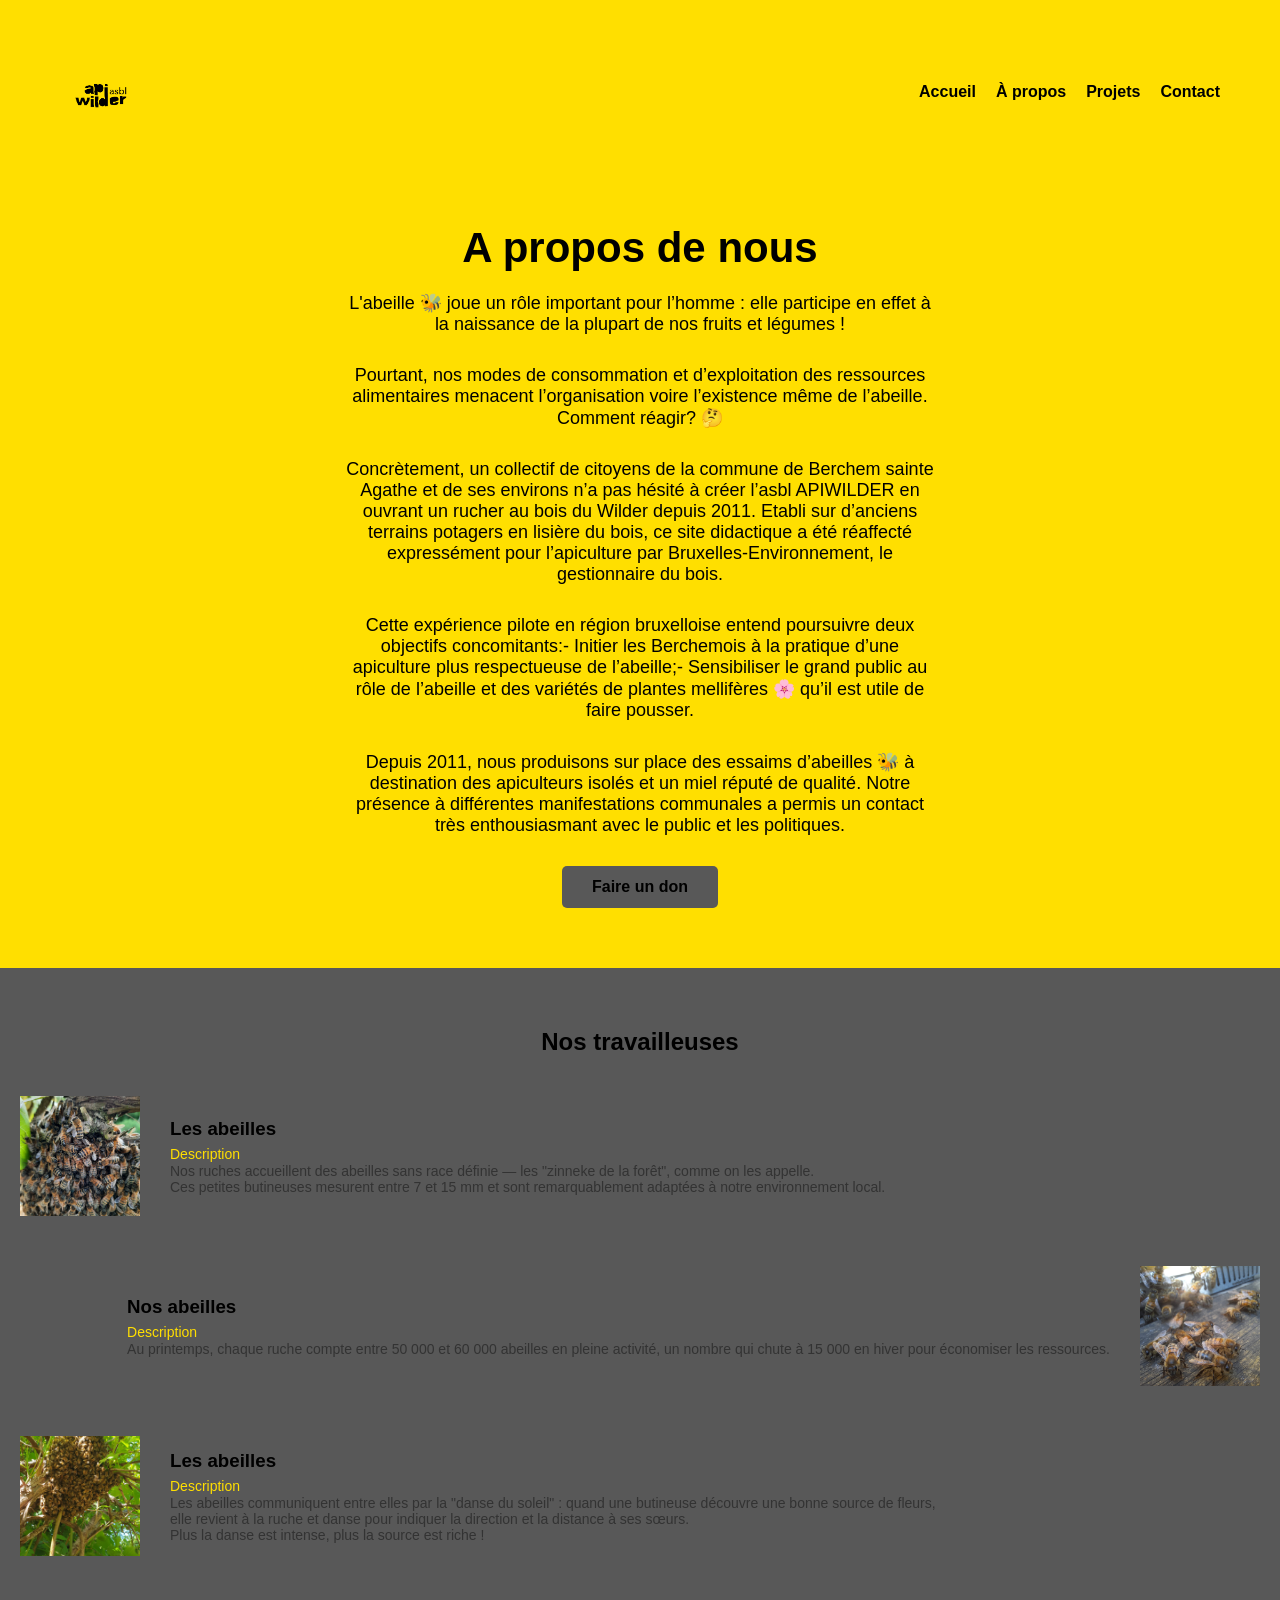
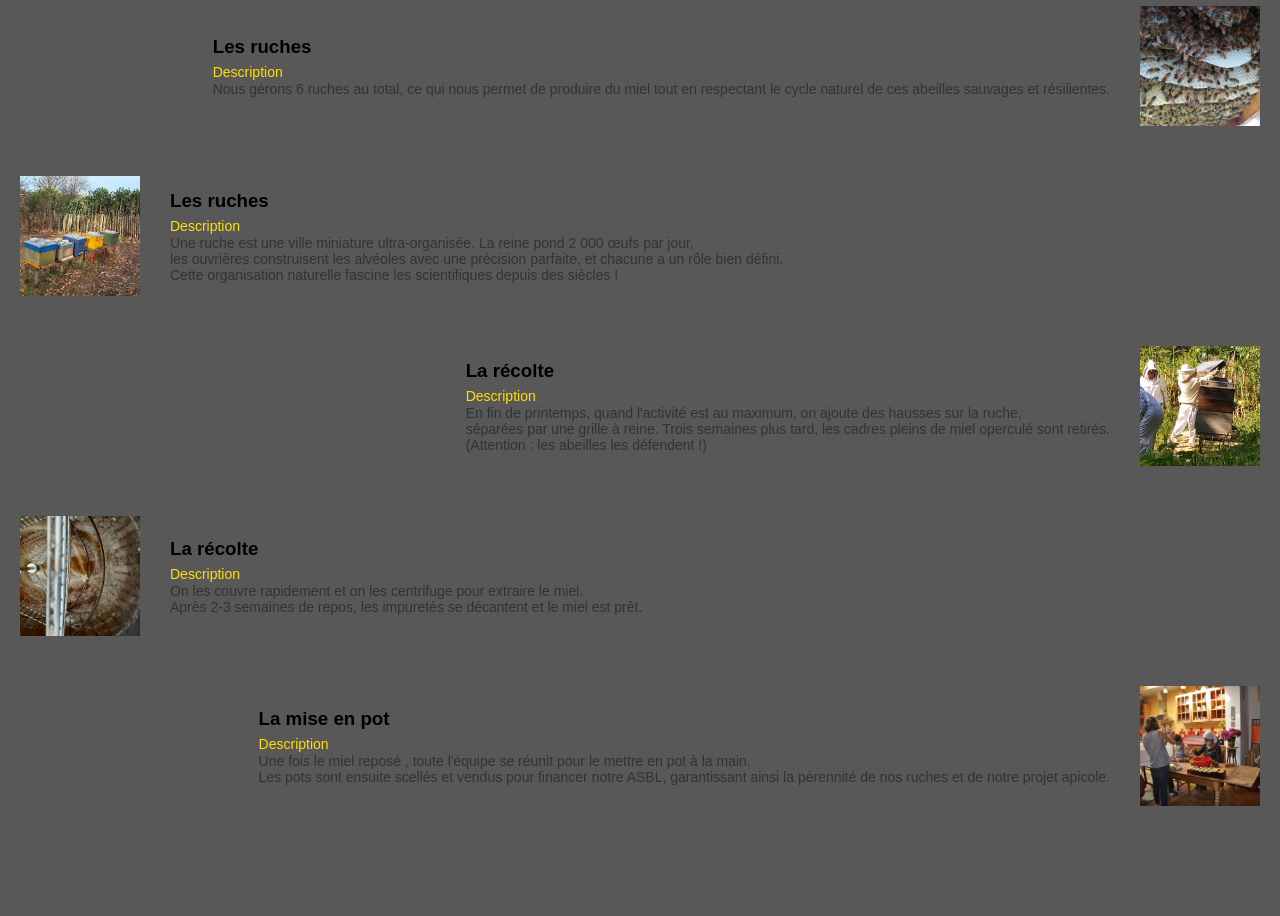
==== apropos.html @ a228c2f7 "push totale" ====
<!doctype html>
<html lang="en">
  <head>
    <meta charset="UTF-8" />
    <meta name="viewport" content="width=device-width, initial-scale=1.0" />
    <link rel="stylesheet" href="apropos.css">
    <title>A propos de nous</title>
  </head>
  <body>
    <header>
      
      <div class="container">
        <div class="logo">
          <img src="image/black08.png" alt="Api Wilder" />
        </div>
        <input type="checkbox" id="toggle" />
        <label for="toggle" class="burger">☰</label>
        <nav class="nav">
          <ul>
            <li><a href="#">Accueil</a></li>
            <li><a href="#">À propos</a></li>
            <li><a href="#">Projets</a></li>
            <li><a href="#">Contact</a></li>
          </ul>
        </nav>
      </div>
      <div class="hero">
        <h1>A propos de nous</h1>
        <!-- <p>
          🌼 Depuis 2011, ApiWilder redonne vie à d'anciens terrains potagers au
          Bois du Wilder. Soutenus par Bruxelles- Environnement et l'Agenda 21
          de Berchem, nous pratiquons une apiculture respectueuse, loin de la
          productivité intensive. Notre mission est double : prendre soin des
          abeilles et recréer du lien entre les habitants et leur environnement
          naturel.
        </p> -->

        <p>
  L'abeille 🐝 joue un rôle important pour l’homme : elle participe en
  effet à la naissance de la plupart de nos fruits  et légumes  !
</p>
          <p>Pourtant, nos modes de consommation et d’exploitation des ressources
          alimentaires menacent l’organisation voire l’existence même de
          l’abeille. Comment réagir?  🤔</p>
          
           <p>Concrètement, un collectif de citoyens de la
          commune de Berchem sainte Agathe et de ses environs n’a pas hésité à
          créer l’asbl APIWILDER en ouvrant un rucher au bois du Wilder depuis
          2011. Etabli sur d’anciens terrains potagers en lisière du bois, ce
          site didactique a été réaffecté expressément pour l’apiculture par
          Bruxelles-Environnement, le gestionnaire du bois.
          </p>
         <p> Cette expérience pilote en région bruxelloise entend poursuivre deux objectifs
          concomitants:- Initier les Berchemois à la pratique d’une apiculture
          plus respectueuse de l’abeille;- Sensibiliser le grand public au rôle
          de l’abeille et des variétés de plantes mellifères 🌸 qu’il est utile de
          faire pousser.</p>
          <p> Depuis 2011, nous produisons sur place des essaims
          d’abeilles 🐝 à destination des apiculteurs isolés et un miel réputé de
          qualité. Notre présence à différentes manifestations communales a
          permis un contact très enthousiasmant avec le public et les
          politiques.</p>
        </p>
        <a href="#" class="btn">Faire un don</a>
      </div>
    </header>
    <section class="workers"> 
      <h2>Nos travailleuses</h2>

      <div class="worker">
        <div class="photo">
  <img src="image/abeilles_1.jpeg" alt="Nom">
</div>
        
        <div class="info">
          <h3>Les abeilles</h3>
          <span class="position">Description</span>
           <p>
            Nos ruches accueillent des abeilles sans race définie — les "zinneke de la forêt", comme on les appelle. <br> Ces petites butineuses mesurent entre 7 et 15 mm et sont remarquablement adaptées à notre environnement local.
          </p>
        </div>
      </div>

      <div class="worker reverse">
        <div class="photo">
  <img src="image/abeilles_2.jpeg" alt="Nom">
</div>
        <div class="info">
          <h3>Nos abeilles</h3>
          <span class="position">Description</span>
          <p>
            Au printemps, chaque ruche compte entre 50 000 et 60 000 abeilles en pleine activité, un nombre qui chute à 15 000 en hiver pour économiser les ressources. 
        </div>
      </div>

      <div class="worker">
        <div class="photo">
  <img src="image/abeilles_3.jpeg" alt="Nom">
</div>
        <div class="info">
          <h3>Les abeilles</h3>
          <span class="position">Description</span>
          <p>
            Les abeilles communiquent entre elles par la "danse du soleil" : quand une butineuse découvre une bonne source de fleurs, <br> elle revient à la ruche et danse pour indiquer la direction et la distance à ses sœurs. <br> Plus la danse est intense, plus la source est riche ! 
          </p>
        </div>
      </div>

      <div class="worker reverse">
      <div class="photo">
  <img src="image/ruche_1.jpeg" alt="Nom">
</div>
        <div class="info">
          <h3>Les ruches</h3>
          <span class="position">Description</span>
          <p>
            Nous gérons 6 ruches au total, ce qui nous permet de produire du miel tout en respectant le cycle naturel de ces abeilles sauvages et résilientes.
          </p>
        </div>
      </div>
           </div>

      <div class="worker">
        <div class="photo">
  <img src="image/ruche_2.jpeg" alt="Nom">
</div>
        <div class="info">
          <h3>Les ruches</h3>
          <span class="position">Description</span>
          <p>
           Une ruche est une ville miniature ultra-organisée. La reine pond 2 000 œufs par jour,  <br>les ouvrières construisent les alvéoles avec une précision parfaite, et chacune a un rôle bien défini. <br> Cette organisation naturelle fascine les scientifiques depuis des siècles !
          </p>
        </div>
      </div>

      <div class="worker reverse">
      <div class="photo">
  <img src="image/recolte.jpeg" alt="Nom">
</div>
        <div class="info">
          <h3>La récolte</h3>
          <span class="position">Description</span>
          <p>
            En fin de printemps, quand l'activité est au maximum, on ajoute des hausses sur la ruche, <br> séparées par une grille à reine. Trois semaines plus tard, les cadres pleins de miel operculé sont retirés. <br>(Attention : les abeilles les défendent !)
        </div>
      </div>
           </div>

      <div class="worker">
        <div class="photo">
  <img src="image/centrifuge.jpeg" alt="Nom">
</div>
        <div class="info">
          <h3>La récolte</h3>
          <span class="position">Description</span>
          <p>
            On les couvre rapidement et on les centrifuge pour extraire le miel. <br> Après 2-3 semaines de repos, les impuretés se décantent et le miel est prêt.
          </p>
        </div>
      </div>
      <div class="worker reverse">
      <div class="photo">
  <img src="image/embouteillage_1.jpeg" alt="Nom">
</div>
        <div class="info">
          <h3>La mise en pot</h3>
          <span class="position">Description</span>
          <p>
            Une fois le miel reposé , toute l'équipe se réunit pour le mettre en pot à la main. <br> Les pots sont ensuite scellés et vendus pour financer notre ASBL, garantissant ainsi la pérennité de nos ruches et de notre projet apicole.
        </div>
      </div>

    
    </section>
  </body>
</html>
---- apropos.css ----
* {
  margin: 0;
  padding: 0;
  box-sizing: border-box;
  font-family: Arial, sans-serif;
}

:root {
  --jaune: #ffdf00;
  --gris_clair: #c7c7c7;
  --noir: #000000;
  --blanc: #fffdf5;
  --gris_souris: #585858;
}

header {
  background-color: var(--jaune);
  padding-bottom: 60px;
}

.container {
  display: flex;
  justify-content: space-between;
  align-items: center;
  padding: 50px 60px;
}

.logo img {
  height: 80px;
}

.nav ul {
  display: flex;
  flex-direction: row;
  list-style: none;
  gap: 20px;
}

#toggle {
  display: none;
}
.nav a {
  text-decoration: none;
  color: var(--noir);
  font-weight: bold;
  transition: 0.3s;
}

.nav a:hover {
  color: var(--jaune);
}

.burger {
  display: none;
  font-size: 28px;
  cursor: pointer;
}

.hero {
  text-align: center;
  margin-top: 40px;
  padding: 0 20px;
}

.hero h1 {
  font-size: 42px;
  color: var(--noir);
  margin-bottom: 20px;
}

.hero p {
  max-width: 600px;
  margin: 0 auto 30px auto;
  color: var(--noir);
  font-size: 18px;
}

.btn {
  display: inline-block;
  background-color: var(--gris_souris);
  color: var(--noir);
  padding: 12px 30px;
  text-decoration: none;
  font-weight: bold;
  border-radius: 5px;
  transition: 0.3s;
}

.btn:hover {
  background-color: var(--noir);
  color: var(--blanc);
}

.workers {
  padding: 60px 20px;
  background: var(--gris_souris);
}

.workers h2 {
  text-align: center;
  margin-bottom: 40px;
}

.worker {
  display: flex;
  align-items: center;
  gap: 30px;
  margin-bottom: 50px;
}

.worker.reverse {
  flex-direction: row-reverse;
}

.photo {
  width: 120px;
  height: 120px;
}

.photo img {
  width: 100%;
  height: 100%;
  object-fit: cover;
}

.info h3 {
  margin-bottom: 5px;
}

.position {
  color: var(--jaune);
  font-size: 14px;
}

.info p {
  font-size: 14px;
  color: #333;
}

@media (max-width: 768px) {
  .nav ul {
    flex-direction: column;
  }
  #toogle {
    display: none;
  }

  .nav {
    display: none;
  }

  #toggle:checked ~ .nav {
    display: block;
  }
  .burger {
    display: block;
  }

  .hero h1 {
    font-size: 30px;
  }
}
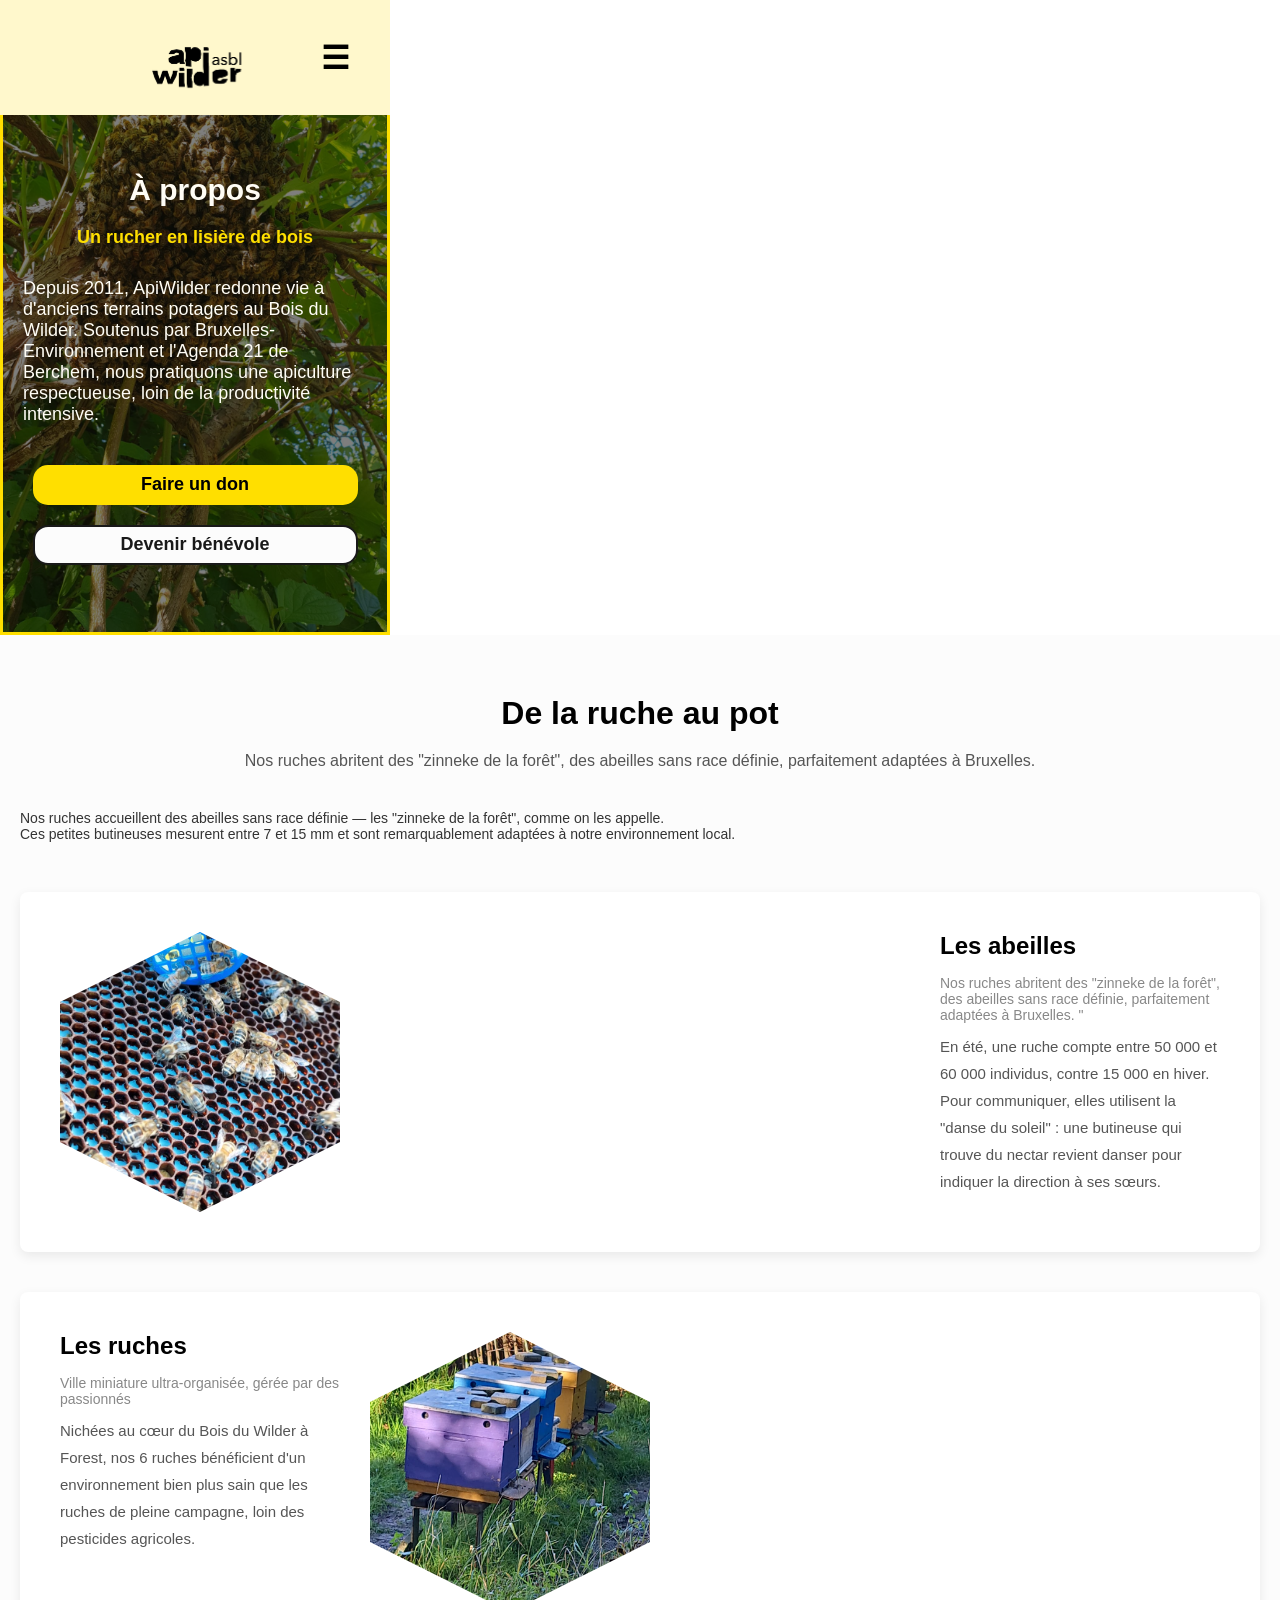
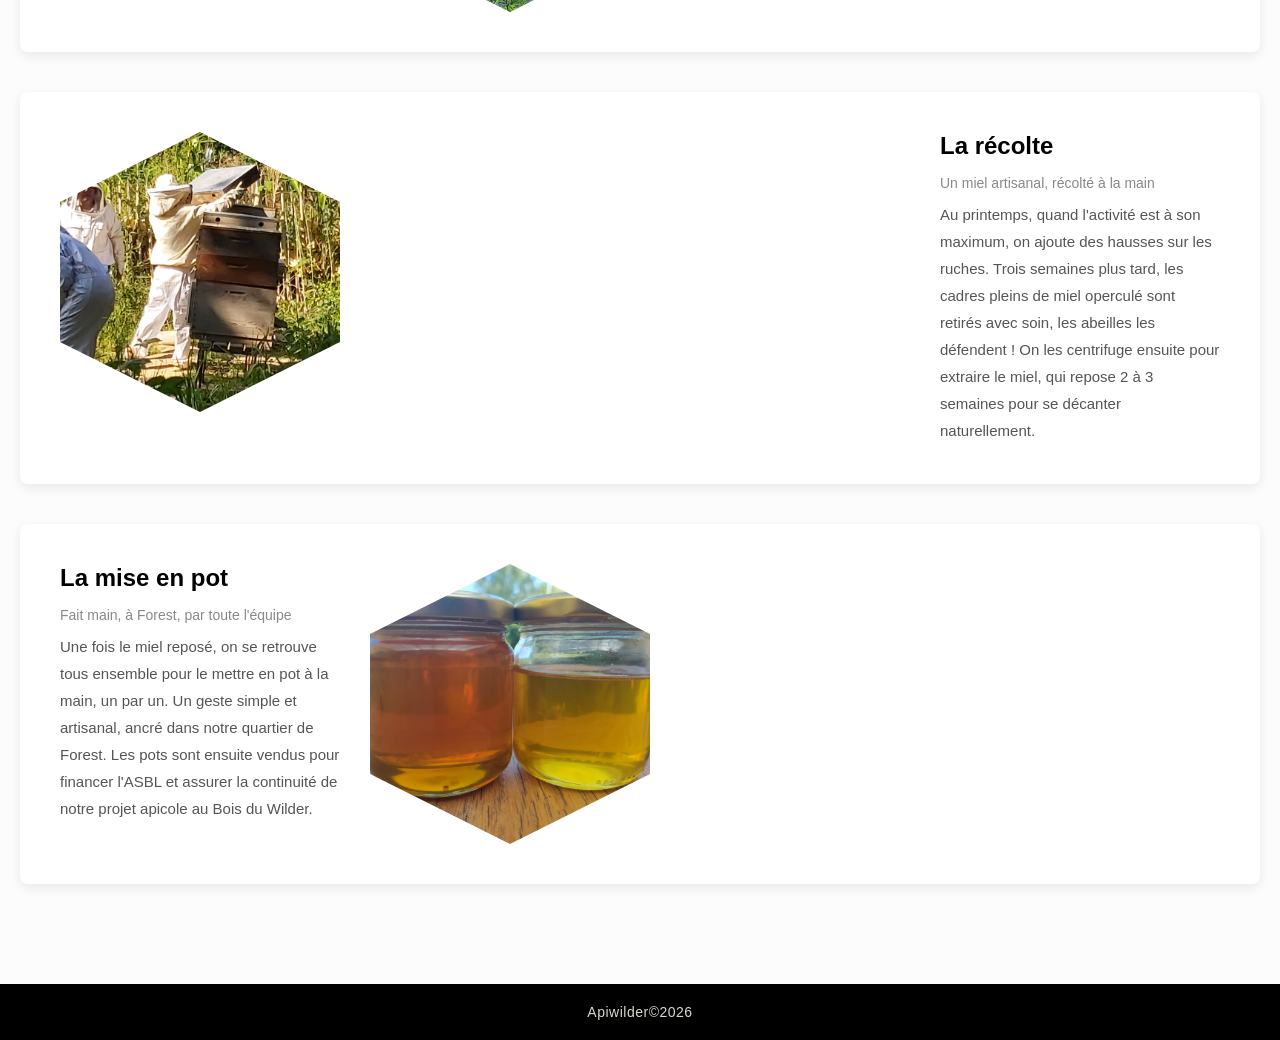
==== commit 58bb75c0: "resultat approximatif" ====
--- a/apropos.html
+++ b/apropos.html
@@ -3,12 +3,11 @@
   <head>
     <meta charset="UTF-8" />
     <meta name="viewport" content="width=device-width, initial-scale=1.0" />
-    <link rel="stylesheet" href="apropos.css">
+    <link rel="stylesheet" href="apropos.css" />
     <title>A propos de nous</title>
   </head>
   <body>
     <header>
-      
       <div class="container">
         <div class="logo">
           <img src="image/black08.png" alt="Api Wilder" />
@@ -18,159 +17,115 @@
         <nav class="nav">
           <ul>
             <li><a href="#">Accueil</a></li>
+            <li><a href="#">Dons</a></li>
+            <li><a href="#">Projets</a></li>
+            <li><a href="#">Transparence</a></li>
             <li><a href="#">À propos</a></li>
-            <li><a href="#">Projets</a></li>
             <li><a href="#">Contact</a></li>
           </ul>
         </nav>
       </div>
       <div class="hero">
-        <h1>A propos de nous</h1>
-        <!-- <p>
-          🌼 Depuis 2011, ApiWilder redonne vie à d'anciens terrains potagers au
-          Bois du Wilder. Soutenus par Bruxelles- Environnement et l'Agenda 21
-          de Berchem, nous pratiquons une apiculture respectueuse, loin de la
-          productivité intensive. Notre mission est double : prendre soin des
-          abeilles et recréer du lien entre les habitants et leur environnement
-          naturel.
-        </p> -->
-
+        <h1>À propos</h1>
+        <h2>Un rucher en lisière de bois</h2>
         <p>
-  L'abeille 🐝 joue un rôle important pour l’homme : elle participe en
-  effet à la naissance de la plupart de nos fruits  et légumes  !
-</p>
-          <p>Pourtant, nos modes de consommation et d’exploitation des ressources
-          alimentaires menacent l’organisation voire l’existence même de
-          l’abeille. Comment réagir?  🤔</p>
-          
-           <p>Concrètement, un collectif de citoyens de la
-          commune de Berchem sainte Agathe et de ses environs n’a pas hésité à
-          créer l’asbl APIWILDER en ouvrant un rucher au bois du Wilder depuis
-          2011. Etabli sur d’anciens terrains potagers en lisière du bois, ce
-          site didactique a été réaffecté expressément pour l’apiculture par
-          Bruxelles-Environnement, le gestionnaire du bois.
-          </p>
-         <p> Cette expérience pilote en région bruxelloise entend poursuivre deux objectifs
-          concomitants:- Initier les Berchemois à la pratique d’une apiculture
-          plus respectueuse de l’abeille;- Sensibiliser le grand public au rôle
-          de l’abeille et des variétés de plantes mellifères 🌸 qu’il est utile de
-          faire pousser.</p>
-          <p> Depuis 2011, nous produisons sur place des essaims
-          d’abeilles 🐝 à destination des apiculteurs isolés et un miel réputé de
-          qualité. Notre présence à différentes manifestations communales a
-          permis un contact très enthousiasmant avec le public et les
-          politiques.</p>
+          Depuis 2011, ApiWilder redonne vie à d'anciens terrains potagers au
+          Bois du Wilder. Soutenus par Bruxelles-Environnement et l'Agenda 21 de
+          Berchem, nous pratiquons une apiculture respectueuse, loin de la
+          productivité intensive.
         </p>
         <a href="#" class="btn">Faire un don</a>
+        <a href="#" class="btn-outline">Devenir bénévole</a>
       </div>
     </header>
-    <section class="workers"> 
-      <h2>Nos travailleuses</h2>
+    <section class="workers">
+      <h1>De la ruche au pot</h1>
+      <p>
+        Nos ruches abritent des "zinneke de la forêt", des abeilles sans race
+        définie, parfaitement adaptées à Bruxelles.
+      </p>
 
       <div class="worker">
-        <div class="photo">
-  <img src="image/abeilles_1.jpeg" alt="Nom">
-</div>
+        <div class="info">
         
-        <div class="info">
-          <h3>Les abeilles</h3>
-          <span class="position">Description</span>
-           <p>
-            Nos ruches accueillent des abeilles sans race définie — les "zinneke de la forêt", comme on les appelle. <br> Ces petites butineuses mesurent entre 7 et 15 mm et sont remarquablement adaptées à notre environnement local.
+          <span class="position"></span>
+          <p>
+            Nos ruches accueillent des abeilles sans race définie — les "zinneke
+            de la forêt", comme on les appelle. <br />
+            Ces petites butineuses mesurent entre 7 et 15 mm et sont
+            remarquablement adaptées à notre environnement local.
           </p>
         </div>
       </div>
+<!-- --------------------------------------------------------debut photo -->
 
-      <div class="worker reverse">
-        <div class="photo">
-  <img src="image/abeilles_2.jpeg" alt="Nom">
-</div>
-        <div class="info">
-          <h3>Nos abeilles</h3>
-          <span class="position">Description</span>
-          <p>
-            Au printemps, chaque ruche compte entre 50 000 et 60 000 abeilles en pleine activité, un nombre qui chute à 15 000 en hiver pour économiser les ressources. 
-        </div>
-      </div>
-
-      <div class="worker">
-        <div class="photo">
-  <img src="image/abeilles_3.jpeg" alt="Nom">
-</div>
-        <div class="info">
-          <h3>Les abeilles</h3>
-          <span class="position">Description</span>
-          <p>
-            Les abeilles communiquent entre elles par la "danse du soleil" : quand une butineuse découvre une bonne source de fleurs, <br> elle revient à la ruche et danse pour indiquer la direction et la distance à ses sœurs. <br> Plus la danse est intense, plus la source est riche ! 
-          </p>
-        </div>
-      </div>
-
-      <div class="worker reverse">
-      <div class="photo">
-  <img src="image/ruche_1.jpeg" alt="Nom">
-</div>
-        <div class="info">
-          <h3>Les ruches</h3>
-          <span class="position">Description</span>
-          <p>
-            Nous gérons 6 ruches au total, ce qui nous permet de produire du miel tout en respectant le cycle naturel de ces abeilles sauvages et résilientes.
-          </p>
-        </div>
-      </div>
-           </div>
-
-      <div class="worker">
-        <div class="photo">
-  <img src="image/ruche_2.jpeg" alt="Nom">
-</div>
-        <div class="info">
-          <h3>Les ruches</h3>
-          <span class="position">Description</span>
-          <p>
-           Une ruche est une ville miniature ultra-organisée. La reine pond 2 000 œufs par jour,  <br>les ouvrières construisent les alvéoles avec une précision parfaite, et chacune a un rôle bien défini. <br> Cette organisation naturelle fascine les scientifiques depuis des siècles !
-          </p>
-        </div>
-      </div>
-
-      <div class="worker reverse">
-      <div class="photo">
-  <img src="image/recolte.jpeg" alt="Nom">
-</div>
-        <div class="info">
-          <h3>La récolte</h3>
-          <span class="position">Description</span>
-          <p>
-            En fin de printemps, quand l'activité est au maximum, on ajoute des hausses sur la ruche, <br> séparées par une grille à reine. Trois semaines plus tard, les cadres pleins de miel operculé sont retirés. <br>(Attention : les abeilles les défendent !)
-        </div>
-      </div>
-           </div>
-
-      <div class="worker">
-        <div class="photo">
-  <img src="image/centrifuge.jpeg" alt="Nom">
-</div>
-        <div class="info">
-          <h3>La récolte</h3>
-          <span class="position">Description</span>
-          <p>
-            On les couvre rapidement et on les centrifuge pour extraire le miel. <br> Après 2-3 semaines de repos, les impuretés se décantent et le miel est prêt.
-          </p>
-        </div>
-      </div>
-      <div class="worker reverse">
-      <div class="photo">
-  <img src="image/embouteillage_1.jpeg" alt="Nom">
-</div>
-        <div class="info">
-          <h3>La mise en pot</h3>
-          <span class="position">Description</span>
-          <p>
-            Une fois le miel reposé , toute l'équipe se réunit pour le mettre en pot à la main. <br> Les pots sont ensuite scellés et vendus pour financer notre ASBL, garantissant ainsi la pérennité de nos ruches et de notre projet apicole.
-        </div>
-      </div>
+<!-- CARD 1 : LES ABEILLES (IMAGE À GAUCHE) -->
+<article class="about-card">
+  <div class="card-content left">
+    <figure class="historique-image">
+      <img src="image/grille.jpeg" alt="Les abeilles" />
+    </figure>
+    <div class="card-text">
+      <h3>Les abeilles</h3>
+      <p class="subtitle">Nos ruches abritent des "zinneke de la forêt", des abeilles sans race définie, parfaitement adaptées à Bruxelles. "</p>
+      <p class="description">En été, une ruche compte entre 50 000 et 60 000 individus, contre 15 000 en hiver. Pour communiquer, elles utilisent la "danse du soleil" : une butineuse qui trouve du nectar revient danser pour indiquer la direction à ses sœurs.</p>
+    </div>
+  </div>
+</article>
+      
+        
+       
+        <!-- CARD 2 : LES RUCHES (IMAGE À DROITE) -->
+<article class="about-card">
+  <div class="card-content right">
+    <div class="card-text">
+      <h3>Les ruches</h3>
+      <p class="subtitle">Ville miniature ultra-organisée, gérée par des passionnés</p>
+      <p class="description">Nichées au cœur du Bois du Wilder à Forest, nos 6 ruches bénéficient
+          d'un environnement bien plus sain que les ruches de pleine campagne,
+          loin des pesticides agricoles.</p>
+    </div>
+    <figure class="historique-image">
+      <img src="image/ruche.jpeg" alt="Les ruches" />
+    </figure>
+  </div>
+</article>
 
     
+      
+       <!-- CARD 3 : LA RÉCOLTE (IMAGE À GAUCHE) -->
+<article class="about-card">
+  <div class="card-content left">
+    <figure class="historique-image">
+      <img src="image/recolte.jpeg" alt="La récolte" />
+    </figure>
+    <div class="card-text">
+      <h3>La récolte</h3>
+      <p class="subtitle">Un miel artisanal, récolté à la main</p>
+      <p class="description">Au printemps, quand l'activité est à son maximum, on ajoute des hausses sur les ruches. Trois semaines plus tard, les cadres pleins de miel operculé sont retirés avec soin, les abeilles les défendent ! On les centrifuge ensuite pour extraire le miel, qui repose 2 à 3 semaines pour se décanter naturellement.</p>
+    </div>
+  </div>
+</article>
+        
+       
+         <!-- CARD 4 : LA MISE EN POT (IMAGE À DROITE) -->
+<article class="about-card">
+  <div class="card-content right">
+    <div class="card-text">
+      <h3>La mise en pot</h3>
+      <p class="subtitle">Fait main, à Forest, par toute l'équipe</p>
+      <p class="description">Une fois le miel reposé, on se retrouve tous ensemble pour le mettre en pot à la main, un par un. Un geste simple et artisanal, ancré dans notre quartier de Forest. Les pots sont ensuite vendus pour financer l'ASBL et assurer la continuité de notre projet apicole au Bois du Wilder.</p>
+    </div>
+    <figure class="historique-image">
+      <img src="image/pot.jpeg" alt="La mise en pot" />
+    </figure>
+  </div>
+</article>
+    
     </section>
+    <footer>
+  <p>Apiwilder©2026</p>
+</footer>
+
   </body>
 </html>
--- a/apropos.css
+++ b/apropos.css
@@ -1,3 +1,4 @@
+
 * {
   margin: 0;
   padding: 0;
@@ -6,84 +7,528 @@
 }
 
 :root {
-  --jaune: #ffdf00;
+  --jaune-pastel: #fff8cc;
   --gris_clair: #c7c7c7;
   --noir: #000000;
   --blanc: #fffdf5;
   --gris_souris: #585858;
+  --jaune: #ffdf00;
+}
+
+/* ===== HEADER ===== */
+body > header {
+  background-image: url(image/abeilles_arbre.jpeg);
+  background-size: cover;
+  background-color: var(--jaune-pastel);
+  background-position: center;
+  background-repeat: no-repeat;
+  width: 100%;
+  overflow: hidden;
 }
 
 header {
-  background-color: var(--jaune);
-  padding-bottom: 60px;
-}
-
+  display: flex;
+  flex-direction: column;
+  width: 100%;
+  max-width: 390px;
+}
+
+/* ===== NAVBAR ===== */
 .container {
   display: flex;
   justify-content: space-between;
   align-items: center;
-  padding: 50px 60px;
+  width: 100%;
+  height: 115px;
+  background-color: var(--jaune-pastel);
+  padding: 20px 40px;
+  box-sizing: border-box;
+  position: relative;
+  z-index: 10;
+}
+
+.logo {
+  position: absolute;
+  left: 50%;
+  transform: translateX(-50%);
+  width: 139.53px;
+  height: 139.53px;
+  display: flex;
+  align-items: center;
+  justify-content: center;
 }
 
 .logo img {
-  height: 80px;
+  width: 100%;
+  height: 100%;
+  object-fit: contain;
+}
+
+/* ===== NAVIGATION ===== */
+.nav {
+  margin-left: auto;
 }
 
 .nav ul {
   display: flex;
-  flex-direction: row;
+  gap: 30px;
   list-style: none;
-  gap: 20px;
-}
-
-#toggle {
-  display: none;
-}
+}
+
 .nav a {
   text-decoration: none;
   color: var(--noir);
   font-weight: bold;
+  font-size: 14px;
   transition: 0.3s;
 }
 
 .nav a:hover {
+  color: var(--blanc);
+}
+
+/* ===== BURGER MENU ===== */
+#toggle {
+  display: none;
+}
+
+.burger {
+  font-size: 32px;
+  color: var(--noir);
+  cursor: pointer;
+  display: none;
+  background: none;
+  border: none;
+  font-weight: 900;
+  margin-left: auto;
+}
+
+#toggle:checked ~ .nav {
+  display: block;
+}
+
+/* ===== HERO SECTION ===== */
+.hero {
+  background-image: url("image/a\ propos.jpeg");
+  background-size: cover;
+  background-position: center;
+  background-repeat: no-repeat;
+  width: 100%;
+  max-width: 390px;
+  height: 520px;
+  position: relative;
+  display: flex;
+  flex-direction: column;
+  justify-content: center;
+  align-items: center;
+  padding: 40px 20px;
+  border: 3px solid var(--jaune);
+  border-top: none;
+  box-sizing: border-box;
+}
+
+.hero::before {
+  content: "";
+  position: absolute;
+  top: 0;
+  left: 0;
+  right: 0;
+  bottom: 0;
+  background-color: rgba(0, 0, 0, 0.5);
+  z-index: 1;
+}
+
+.hero h1 {
+  position: relative;
+  z-index: 2;
+  font-size: 80px;
+  color: var(--blanc);
+  margin-bottom: 20px;
+}
+
+.hero h2 {
+  position: relative;
+  z-index: 2;
+  max-width: 600px;
+  margin: 0 auto 30px auto;
   color: var(--jaune);
+  font-size: 18px;
+}
+
+.hero p {
+  position: relative;
+  z-index: 2;
+  max-width: 600px;
+  margin: 0 auto 30px auto;
+  color: var(--blanc);
+  font-size: 18px;
+}
+
+/* ===== BUTTONS ===== */
+.btn {
+  position: relative;
+  z-index: 2;
+  display: flex;
+  align-items: center;
+  justify-content: center;
+  width: 100%;
+  max-width: 325px;
+  height: 50px;
+  margin: 10px auto;
+  background-color: var(--jaune);
+  color: var(--noir);
+  text-decoration: none;
+  font-weight: bold;
+  font-size: 18px;
+  border-radius: 15px;
+  border: none;
+  cursor: pointer;
+  transition: 0.3s;
+}
+
+.btn:hover {
+  background-color: var(--noir);
+  color: var(--blanc);
+}
+
+.btn-outline {
+  position: relative;
+  z-index: 2;
+  display: flex;
+  align-items: center;
+  justify-content: center;
+  width: 100%;
+  max-width: 325px;
+  height: 50px;
+  margin: 10px auto;
+  background-color: #fcfcfc;
+  color: #191919;
+  text-decoration: none;
+  font-weight: bold;
+  font-size: 18px;
+  border-radius: 15px;
+  border: 2px solid #191919;
+  cursor: pointer;
+  transition: 0.3s;
+}
+
+.btn-outline:hover {
+  background-color: transparent;
+  color: #191919;
+  border: 2px solid #191919;
+}
+
+/* ===== WORKERS SECTION ===== */
+.workers {
+  padding: 60px 20px;
+  background: #fcfcfc;
+}
+
+.workers h1 {
+  text-align: center;
+  margin-bottom: 20px;
+  font-size: 32px;
+}
+
+.workers > p {
+  text-align: center;
+  margin-bottom: 40px;
+  color: #555;
+}
+
+.worker {
+  display: flex;
+  align-items: center;
+  gap: 30px;
+  margin-bottom: 50px;
+}
+
+.worker.reverse {
+  flex-direction: row-reverse;
+}
+
+.info h3 {
+  margin-bottom: 5px;
+}
+
+.position {
+  color: var(--jaune);
+  font-size: 14px;
+}
+
+.info p {
+  font-size: 14px;
+  color: #333;
+}
+
+/* ===== ABOUT CARDS ===== */
+.about-card {
+  background: white;
+  padding: 40px;
+  margin-bottom: 40px;
+  border-radius: 8px;
+  box-shadow: 0 4px 12px rgba(0, 0, 0, 0.08);
+}
+
+.about-card figure {
+  margin: 0;
+  padding: 0;
+}
+
+/* ===== HEXAGONE IMAGE ===== */
+.historique-image {
+  width: 280px;
+  height: 280px;
+  clip-path: polygon(50% 0%, 100% 25%, 100% 75%, 50% 100%, 0% 75%, 0% 25%);
+  overflow: hidden;
+  margin: 0 auto;
+  box-shadow: 0 10px 30px rgba(0, 0, 0, 0.1);
+}
+
+.historique-image img {
+  width: 100%;
+  height: 100%;
+  object-fit: cover;
+  display: block;
+}
+
+/* ===== CARD CONTENT LAYOUT ===== */
+.card-content {
+  display: grid;
+  gap: 30px;
+  align-items: flex-start;
+}
+
+.card-content.left {
+  grid-template-columns: 280px 1fr;
+}
+
+.card-content.right {
+  grid-template-columns: 1fr 280px;
+}
+
+/* ===== CARD TEXT ===== */
+.card-text {
+  display: flex;
+  flex-direction: column;
+  gap: 10px;
+}
+
+.card-text h3 {
+  font-size: 28px;
+  font-weight: bold;
+  margin: 0;
+  color: var(--noir);
+}
+
+.card-text .subtitle {
+  font-size: 14px;
+  color: #888;
+  font-weight: 500;
+  margin: 0;
+}
+
+.card-text .description {
+  font-size: 15px;
+  color: #555;
+  line-height: 1.8;
+  margin: 0;
+}
+
+/* ===== FOOTER ===== */
+footer {
+  background-color: var(--noir);
+  color: var(--blanc);
+  text-align: center;
+  padding: 20px;
+  font-size: 14px;
+  letter-spacing: 0.5px;
+  margin-top: 2rem;
+}
+
+footer p {
+  opacity: 0.85;
+}
+@media (max-width: 768px) {
+  /* ===== NAVIGATION ===== */
+  .nav ul {
+    flex-direction: column;
+  }
+
+  .nav {
+    display: none;
+  }
+
+  #toggle:checked ~ .nav {
+    display: block;
+  }
+
+  .burger {
+    display: block;
+  }
+
+  /* ===== HERO ===== */
+  .hero h1 {
+    font-size: 30px;
+  }
+
+  /* ===== CARTES EN MOBILE - GARDER GAUCHE/DROITE ===== */
+  .card-content.left {
+    grid-template-columns: 280px 1fr;
+  }
+
+  .card-content.right {
+    grid-template-columns: 1fr 280px;
+  }
+
+  .about-card {
+    padding: 20px;
+  }
+
+  .btn,
+  .btn-outline {
+    width: 90%;
+    max-width: 325px;
+  }
+
+  body > header {
+    max-width: 100%;
+  }
+
+  header {
+    max-width: 100%;
+  }
+
+  .container {
+    max-width: 100%;
+  }
+
+  .hero {
+    max-width: 100%;
+  }
+}
+
+
+
+#toggle {
+  /* BURGER MENU */
+  display: none;
+}
+.nav a {
+  text-decoration: none;
+  color: var(--noir);
+  font-weight: bold;
+  font-size: 14px;
+  transition: 0.3s;
+}
+
+.nav a:hover {
+  color: var(--blanc);
+}
+.nav {
+  margin-left: auto;
 }
 
 .burger {
+  font-size: 32px;
+  color: var(--noir);
+  cursor: pointer;
   display: none;
-  font-size: 28px;
-  cursor: pointer;
+  background: none;
+  border: none;
+  font-weight: 900; /* ← plus gras */
+  margin-left: auto;
 }
 
 .hero {
-  text-align: center;
-  margin-top: 40px;
-  padding: 0 20px;
+  background-image: url("image/a\ propos.jpeg");
+  background-size: cover;
+  background-position: center;
+  background-repeat: no-repeat;
+  width: 100%;
+  max-width: 390px;
+  height: 520px;
+  /* min-height: calc 115vh; */
+  position: relative;
+  display: flex;
+  flex-direction: column;
+  justify-content: center;
+  align-items: center;
+  padding: 40px 20px;
+  border: 3px solid var(--jaune);
+  border-top: none;
+  box-sizing: border-box;
+}
+.hero::before {
+  content: "";
+  position: absolute;
+  top: 0;
+  left: 0;
+  right: 0;
+  bottom: 0;
+  background-color: rgba(0, 0, 0, 0.5); /* ← augmentez ce chiffre */
+  z-index: 1;
 }
 
 .hero h1 {
-  font-size: 42px;
-  color: var(--noir);
+  font-size: 80px;
+  color: var(--blanc);
   margin-bottom: 20px;
 }
 
+.hero h2 {
+  max-width: 600px;
+  margin: 0 auto 30px auto;
+  color: #FFDF00;
+  font-size: 18px;
+}
 .hero p {
   max-width: 600px;
   margin: 0 auto 30px auto;
+  color: var(--blanc);
+  font-size:18px;
+}
+.btn {
+  display: block;
+  width: 100%;
+  max-width: 325px;
+  height: 40px;
+  margin: 10px auto;
+  background-color: #ffdf00;
   color: var(--noir);
+  padding: 0;
+  text-decoration: none;
+  font-weight: bold;
+  border-radius: 15px;
+  transition: 0.3s;
+  text-align: center;
+  box-sizing: border-box;
+  display: flex;
+  align-items: center;
+  justify-content: center;
   font-size: 18px;
 }
 
-.btn {
-  display: inline-block;
-  background-color: var(--gris_souris);
-  color: var(--noir);
-  padding: 12px 30px;
+.btn-outline {
+  display: block;
+  width: 100%;
+  max-width: 325px;
+  height: 40px;
+  margin: 10px auto;
+  background-color: #fcfcfc;
+  color: #191919;
+  padding: 0;
   text-decoration: none;
   font-weight: bold;
-  border-radius: 5px;
+  border-radius: 15px;
   transition: 0.3s;
+  text-align: center;
+  box-sizing: border-box;
+
+  display: flex;
+  align-items: center;
+  justify-content: center;
+  font-size: 18px;
 }
 
 .btn:hover {
@@ -91,9 +536,31 @@
   color: var(--blanc);
 }
 
+.btn-outline:hover {
+  background-color: transparent;
+  color: #191919;
+  border: 2px solid #191919;
+}
+.historique-image {
+  width: 280px;
+  height: 280px;
+  clip-path: polygon(50% 0%, 100% 25%, 100% 75%, 50% 100%, 0% 75%, 0% 25%);
+  overflow: hidden;
+  margin: 0;
+  padding: 0;
+  box-shadow: 0 10px 30px rgba(0, 0, 0, 0.1);
+  flex-shrink: 0;
+}
+.historique-image img {
+  width: 100%;
+  height: 100%;
+  object-fit: cover;
+  display: block;
+}
+
 .workers {
   padding: 60px 20px;
-  background: var(--gris_souris);
+  background: #fcfcfc;
 }
 
 .workers h2 {
@@ -136,27 +603,192 @@
   font-size: 14px;
   color: #333;
 }
+.burger {
+  display: block;
+}
+
+.hero h1 {
+  font-size: 30px;
+}
+.card-text {
+  display: flex;
+  flex-direction: column;
+  gap: 10px;
+}
+
+.card-text h3 {
+  font-size: 28px;
+  font-weight: bold;
+  margin: 0;
+  color: var(--noir);
+}
+.card-text .subtitle {
+  font-size: 14px;
+  color: #888;
+  font-weight: 500;
+  margin: 0;
+}
+
+
+.card-text .description {
+  font-size: 15px;
+  color: #555;
+  line-height: 1.8;
+  margin: 0;
+}
+
+.card-content {
+  display: flex;
+  flex-direction: column;
+  gap: 20px;
+}
+.card-content.left {
+  grid-template-columns: 280px 1fr;
+}
+
+.card-content.right {
+  grid-template-columns: 1fr 280px;
+}
+
+
+
+.about-card figure {
+  margin: 0;
+  padding: 0;
+}
+
+
+.about-card h3 {
+  font-size: 24px;
+  font-weight: bold;
+  margin-bottom: 5px;
+}
+.about-card .info {
+  margin: 20px 0 15px 0;
+}
+
+.about-card .info p {
+  font-size: 14px;
+  color: #888;
+  margin: 0;
+}
+
+.about-card > p {
+  font-size: 15px;
+  color: #555;
+  line-height: 1.6;
+  max-width: 300px;
+}
+ .card-content.left {
+  grid-template-columns: 280px 1fr;
+}
+  .card-content.right {
+  grid-template-columns: 1fr 280px;
+}
+
+ .about-card {
+  background: white;
+  padding: 40px;
+  margin-bottom: 40px;
+  border-radius: 8px;
+  box-shadow: 0 4px 12px rgba(0, 0, 0, 0.08);
+  display: flex;
+  flex-direction: column;
+  gap: 30px;
+}
+.about-card {
+  display: grid;
+}
+
+.card-content {
+  display: grid;
+  gap: 30px;
+  align-items: flex-start;
+}
+
+.about-card:nth-child(odd) .card-content {
+  grid-template-columns: 280px 1fr;
+}
+
+.about-card:nth-child(even) .card-content {
+  grid-template-columns: 1fr 280px;
+}
 
 @media (max-width: 768px) {
   .nav ul {
     flex-direction: column;
   }
-  #toogle {
-    display: none;
-  }
-
-  .nav {
-    display: none;
-  }
-
-  #toggle:checked ~ .nav {
-    display: block;
-  }
-  .burger {
-    display: block;
-  }
-
-  .hero h1 {
-    font-size: 30px;
-  }
-}
+
+  .card-content.left,
+  .card-content.right {
+    grid-template-columns: 1fr;
+  }
+
+  .about-card {
+    padding: 20px;
+  }
+}
+
+ 
+#toogle {
+  display: none;
+}
+
+.nav {
+  display: none;
+}
+
+#toggle:checked ~ .nav {
+  display: block;
+}
+
+
+footer {
+  background-color: var(--noir);
+  color: var(--blanc);
+  text-align: center;
+  padding: 20px;
+  font-size: 14px;
+  letter-spacing: 0.5px;
+  margin-top: 2rem;
+}
+
+/* Footer fixé en bas de page (index, success) — sans classe body */
+body:has(header > .hero),
+body:has(#index-main),
+body:has(.succes-card) {
+  display: flex;
+  flex-direction: column;
+  min-height: 100vh;
+}
+
+body:has(header > .hero) footer,
+body:has(#index-main) footer,
+body:has(.succes-card) footer {
+  margin-top: auto;
+}
+
+footer p {
+  opacity: 0.85;
+}
+
+.footer {
+  background: var(--color-dark);
+  color: white;
+  padding: 30px 20px;
+  text-align: center;
+  margin-top: 50px;
+  font-size: 1rem;
+  text-decoration: none;
+}
+
+.footer__container {
+  max-width: 1100px;
+  margin: 0 auto;
+}
+
+.footer__text {
+  margin: 0;
+  font-size: 14px;
+  opacity: 0.8;
+} */
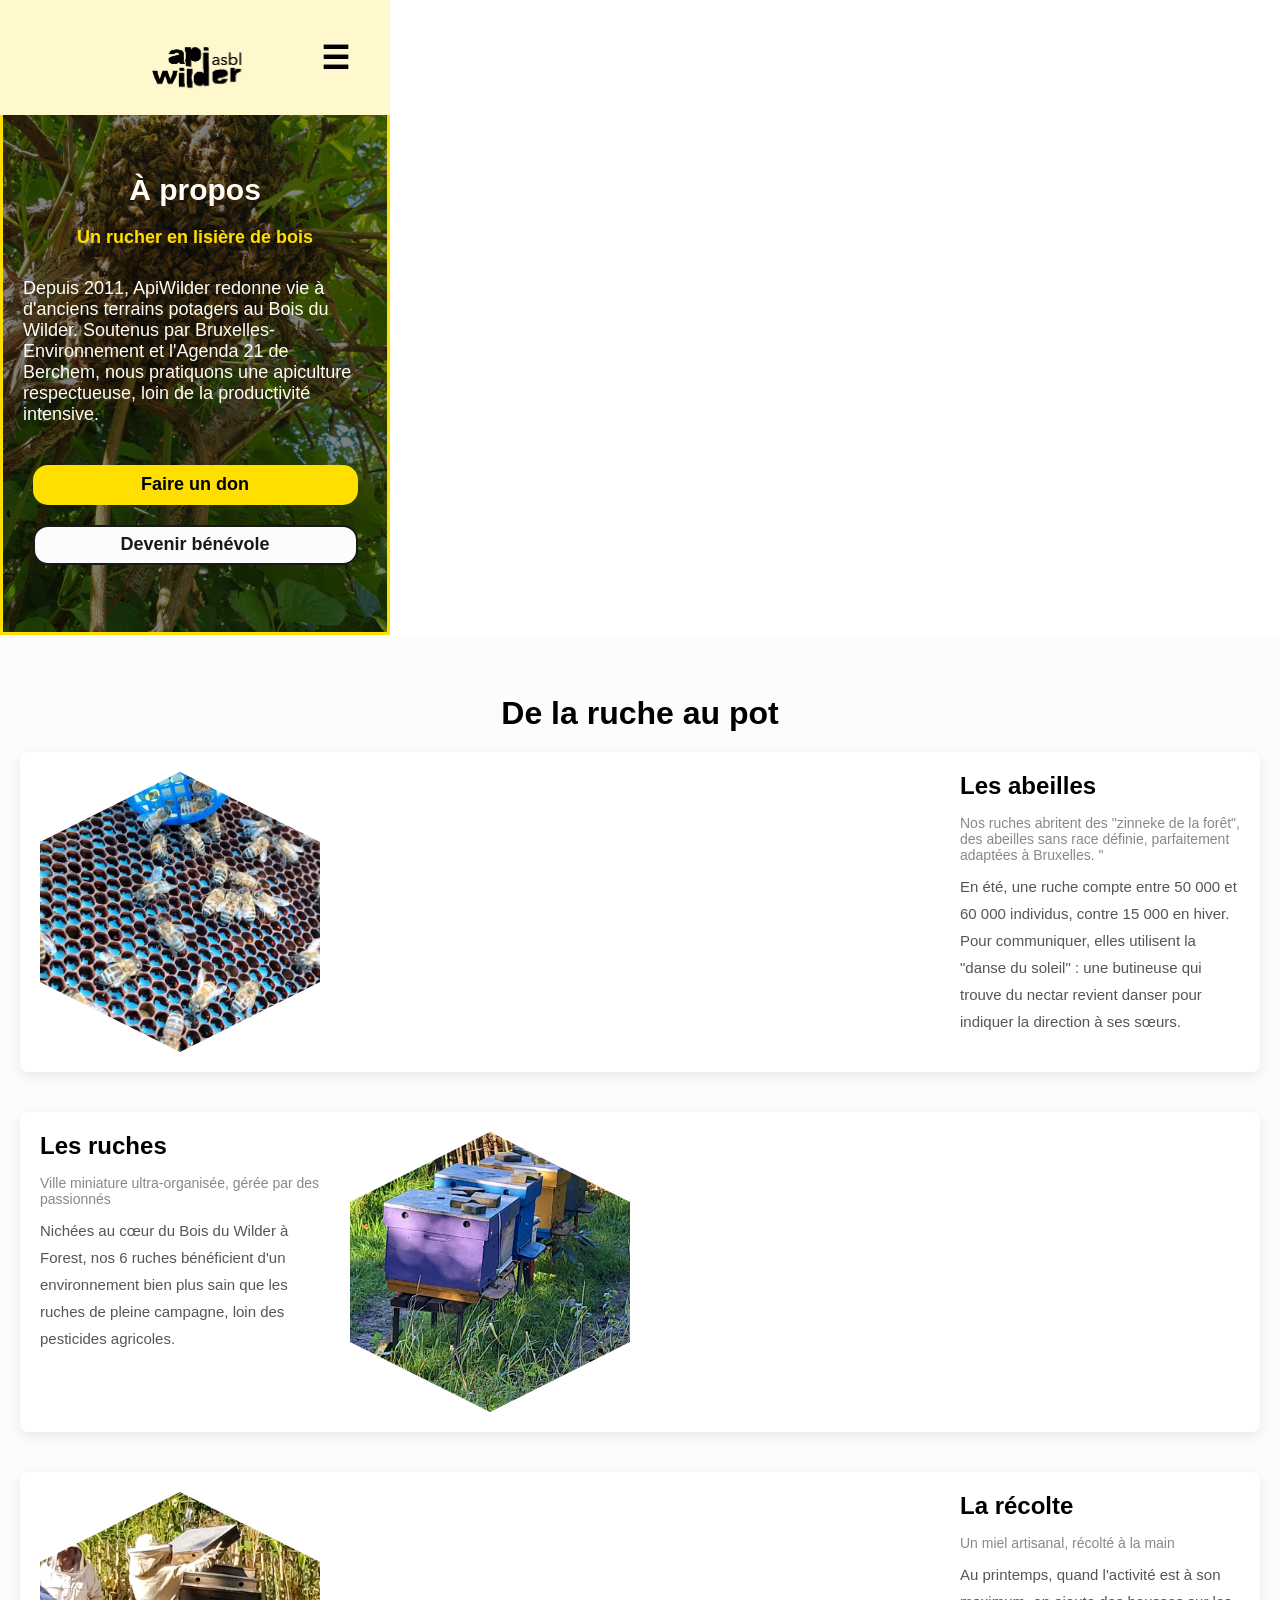
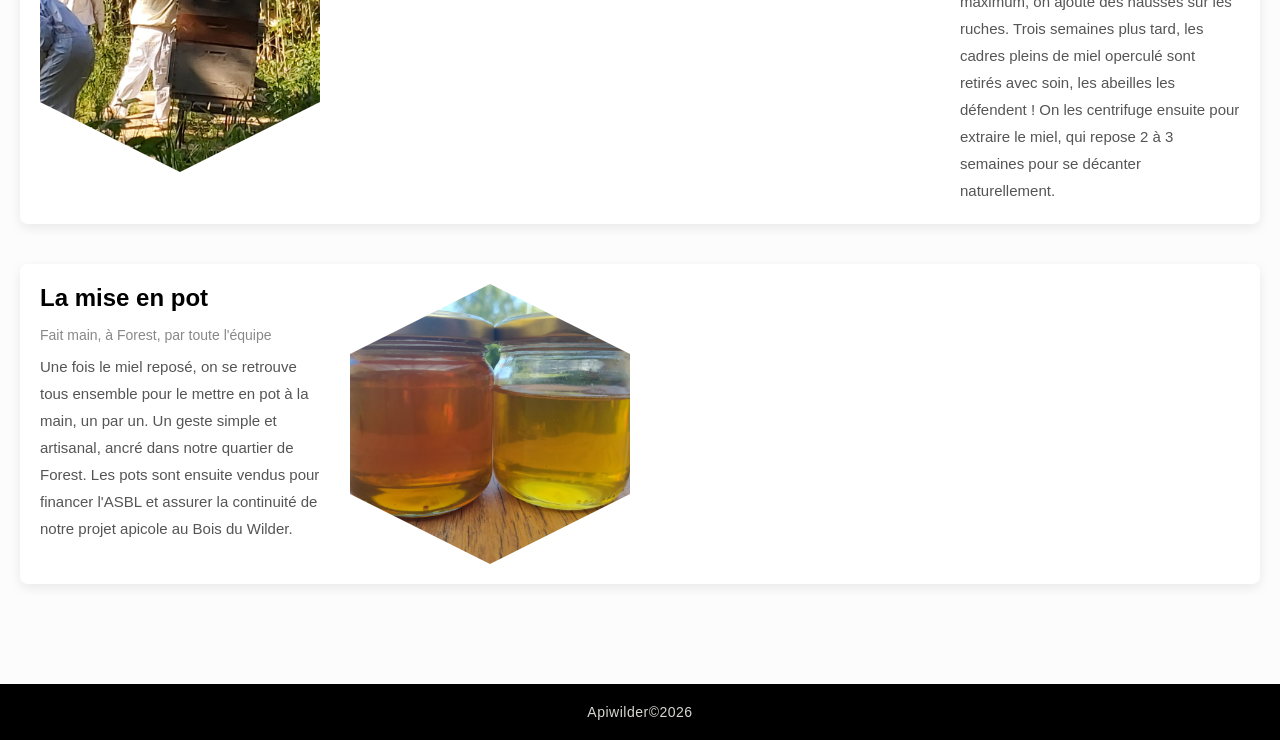
==== commit 22324f44: "commit retrait texte" ====
--- a/apropos.html
+++ b/apropos.html
@@ -40,23 +40,7 @@
     </header>
     <section class="workers">
       <h1>De la ruche au pot</h1>
-      <p>
-        Nos ruches abritent des "zinneke de la forêt", des abeilles sans race
-        définie, parfaitement adaptées à Bruxelles.
-      </p>
-
-      <div class="worker">
-        <div class="info">
-        
-          <span class="position"></span>
-          <p>
-            Nos ruches accueillent des abeilles sans race définie — les "zinneke
-            de la forêt", comme on les appelle. <br />
-            Ces petites butineuses mesurent entre 7 et 15 mm et sont
-            remarquablement adaptées à notre environnement local.
-          </p>
-        </div>
-      </div>
+     
 <!-- --------------------------------------------------------debut photo -->
 
 <!-- CARD 1 : LES ABEILLES (IMAGE À GAUCHE) -->
--- a/apropos.css
+++ b/apropos.css
@@ -263,12 +263,8 @@
 
 /* ===== ABOUT CARDS ===== */
 .about-card {
-  background: white;
-  padding: 40px;
-  margin-bottom: 40px;
-  border-radius: 8px;
-  box-shadow: 0 4px 12px rgba(0, 0, 0, 0.08);
-}
+    padding: 40px;
+  }
 
 .about-card figure {
   margin: 0;
@@ -277,12 +273,9 @@
 
 /* ===== HEXAGONE IMAGE ===== */
 .historique-image {
-  width: 280px;
-  height: 280px;
-  clip-path: polygon(50% 0%, 100% 25%, 100% 75%, 50% 100%, 0% 75%, 0% 25%);
-  overflow: hidden;
-  margin: 0 auto;
-  box-shadow: 0 10px 30px rgba(0, 0, 0, 0.1);
+  
+  margin: 0 ;
+  
 }
 
 .historique-image img {
@@ -308,11 +301,9 @@
 }
 
 /* ===== CARD TEXT ===== */
-.card-text {
-  display: flex;
-  flex-direction: column;
-  gap: 10px;
-}
+ .card-text {
+    text-align: left;
+  }
 
 .card-text h3 {
   font-size: 28px;
@@ -321,13 +312,13 @@
   color: var(--noir);
 }
 
+
 .card-text .subtitle {
   font-size: 14px;
   color: #888;
   font-weight: 500;
   margin: 0;
 }
-
 .card-text .description {
   font-size: 15px;
   color: #555;
@@ -546,10 +537,8 @@
   height: 280px;
   clip-path: polygon(50% 0%, 100% 25%, 100% 75%, 50% 100%, 0% 75%, 0% 25%);
   overflow: hidden;
-  margin: 0;
-  padding: 0;
+  margin: 0 auto;
   box-shadow: 0 10px 30px rgba(0, 0, 0, 0.1);
-  flex-shrink: 0;
 }
 .historique-image img {
   width: 100%;
@@ -557,7 +546,6 @@
   object-fit: cover;
   display: block;
 }
-
 .workers {
   padding: 60px 20px;
   background: #fcfcfc;
@@ -686,24 +674,21 @@
   grid-template-columns: 1fr 280px;
 }
 
- .about-card {
+.about-card {
   background: white;
-  padding: 40px;
+  padding: 20px;
   margin-bottom: 40px;
   border-radius: 8px;
   box-shadow: 0 4px 12px rgba(0, 0, 0, 0.08);
-  display: flex;
-  flex-direction: column;
-  gap: 30px;
 }
 .about-card {
   display: grid;
 }
 
 .card-content {
-  display: grid;
-  gap: 30px;
-  align-items: flex-start;
+  display: flex;
+  flex-direction: column;
+  gap: 20px;
 }
 
 .about-card:nth-child(odd) .card-content {
@@ -714,9 +699,11 @@
   grid-template-columns: 1fr 280px;
 }
 
-@media (max-width: 768px) {
-  .nav ul {
-    flex-direction: column;
+@media (min-width: 769px) {
+  .card-content {
+    display: grid;
+    gap: 30px;
+    align-items: flex-start;
   }
 
   .card-content.left,
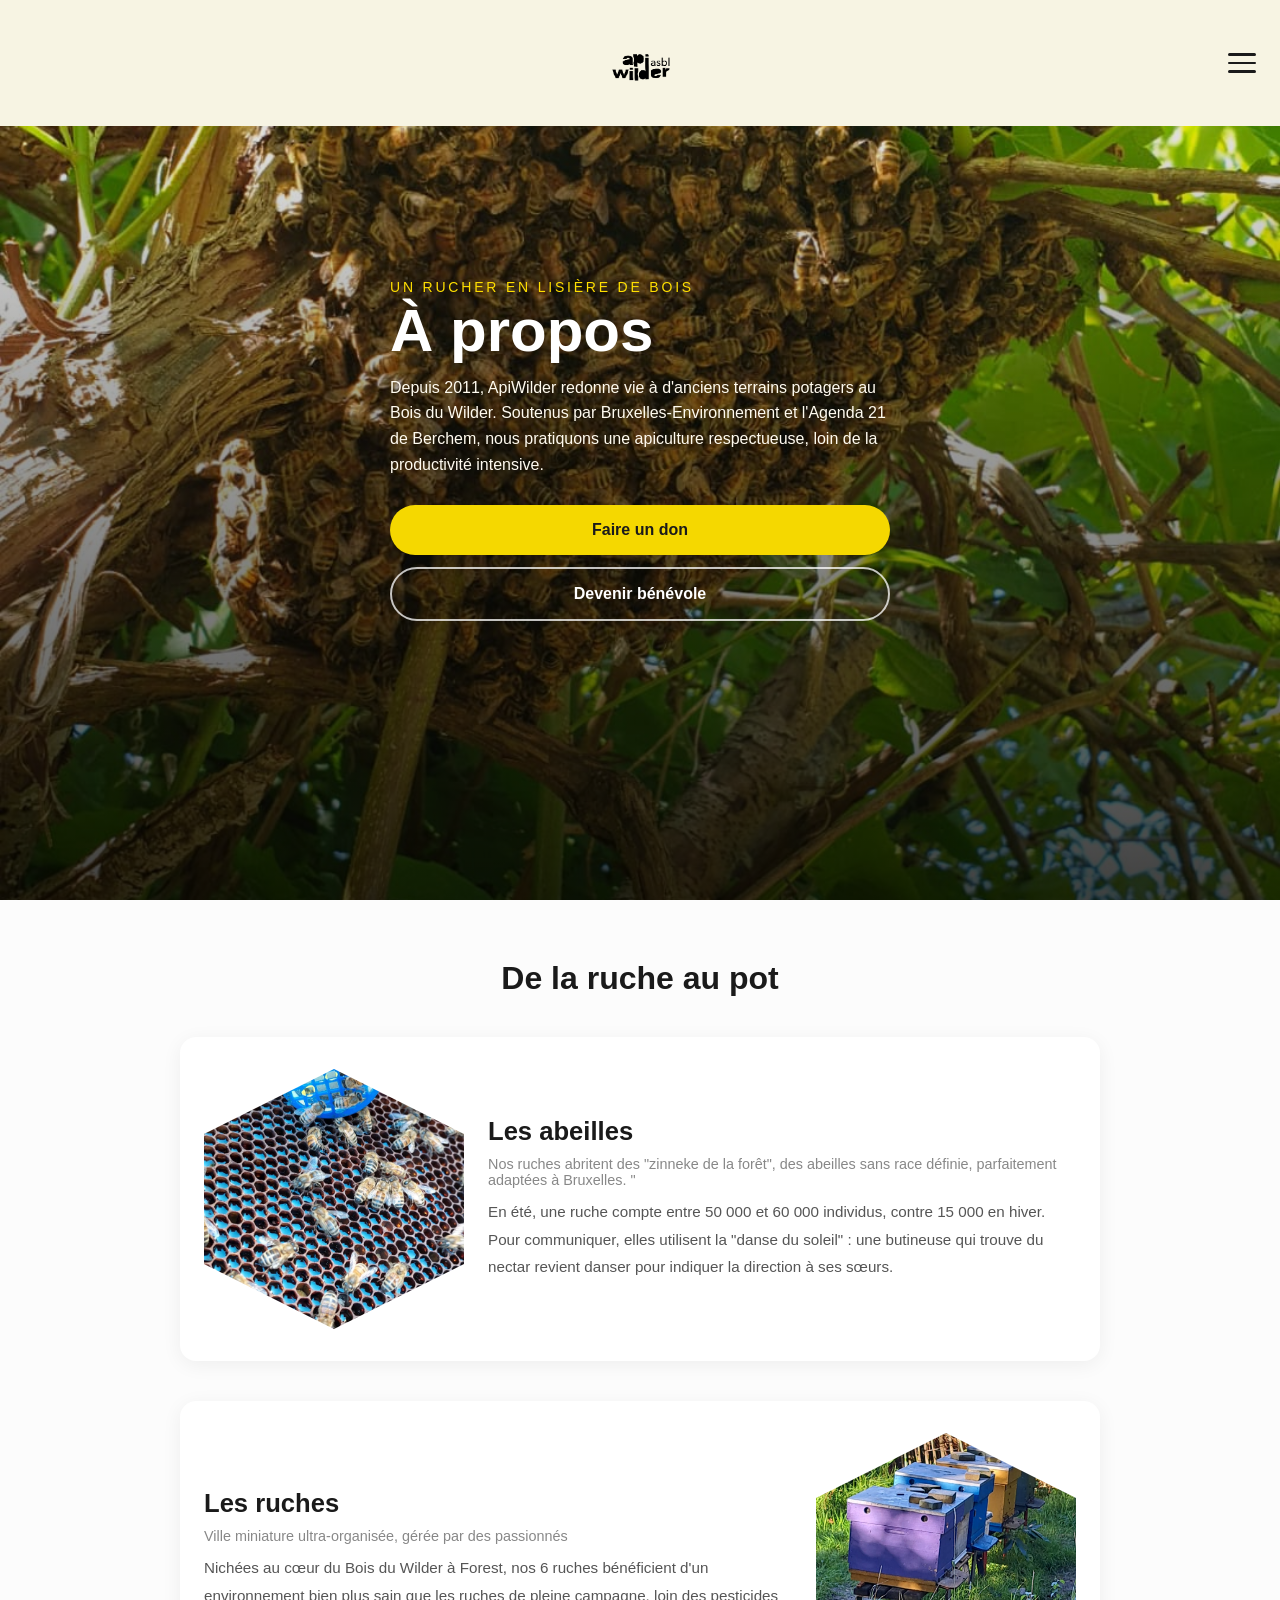
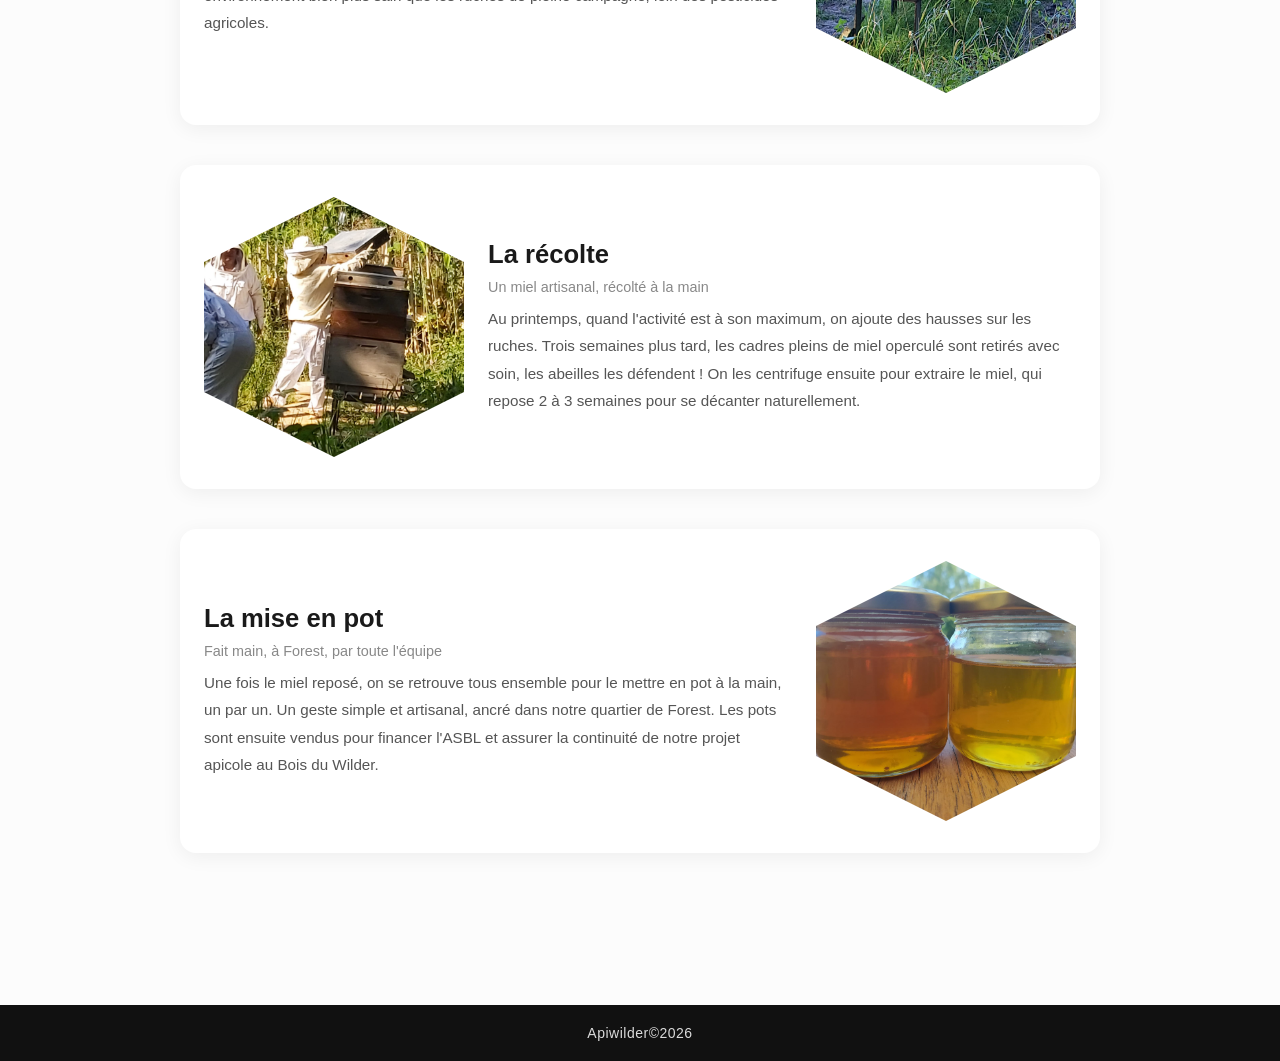
==== commit 32f83f2a: "commit: ajout de style apropos.css dans styles.css et refonte du header dans apropos.html pour une h" ====
--- a/apropos.html
+++ b/apropos.html
@@ -3,42 +3,53 @@
   <head>
     <meta charset="UTF-8" />
     <meta name="viewport" content="width=device-width, initial-scale=1.0" />
-    <link rel="stylesheet" href="apropos.css" />
+    <link rel="stylesheet" href="styles.css" />
     <title>A propos de nous</title>
   </head>
   <body>
-    <header>
-      <div class="container">
-        <div class="logo">
-          <img src="image/black08.png" alt="Api Wilder" />
+    <header class="header">
+      <div class="header-logo">
+        <img src="./Apiwilder/logo-black.png" alt="Api Wilder" />
+      </div>
+      <a href="#menu" class="burger">
+        <span></span>
+        <span></span>
+        <span></span>
+      </a>
+    </header>
+
+    <nav id="menu" class="nav-overlay">
+      <a href="#" class="nav-close">&times;</a>
+      <ul>
+        <li><a href="index.html">Accueil</a></li>
+        <li><a href="apropos.html" class="active">À propos</a></li>
+        <li><a href="projet.html">Projet</a></li>
+        <li><a href="transparence.html">Transparence</a></li>
+        <li><a href="dons.html">Dons</a></li>
+        <li><a href="contact.html">Contact</a></li>
+      </ul>
+    </nav>
+
+    <section class="hero" style="background-image: url('./Apiwilder/abeilles_arbre.jpeg');">
+      <div class="hero-overlay"></div>
+      <div class="hero-content">
+        <div class="hero-inner">
+          <p class="hero-label" style="color: #FFDF00;">Un rucher en lisière de bois</p>
+          <h1>À propos</h1>
+          <p class="hero-desc" style="color: #FFFBF0;">
+            Depuis 2011, ApiWilder redonne vie à d'anciens terrains potagers au Bois du Wilder.
+            Soutenus par Bruxelles-Environnement et l'Agenda 21 de Berchem, nous pratiquons une
+            apiculture respectueuse, loin de la productivité intensive.
+          </p>
+          <div class="hero-btns">
+            <a href="dons.html" class="btn yellow">Faire un don</a>
+            <a href="contact.html#benevole" class="btn dark-outline">Devenir bénévole</a>
+          </div>
         </div>
-        <input type="checkbox" id="toggle" />
-        <label for="toggle" class="burger">☰</label>
-        <nav class="nav">
-          <ul>
-            <li><a href="#">Accueil</a></li>
-            <li><a href="#">Dons</a></li>
-            <li><a href="#">Projets</a></li>
-            <li><a href="#">Transparence</a></li>
-            <li><a href="#">À propos</a></li>
-            <li><a href="#">Contact</a></li>
-          </ul>
-        </nav>
       </div>
-      <div class="hero">
-        <h1>À propos</h1>
-        <h2>Un rucher en lisière de bois</h2>
-        <p>
-          Depuis 2011, ApiWilder redonne vie à d'anciens terrains potagers au
-          Bois du Wilder. Soutenus par Bruxelles-Environnement et l'Agenda 21 de
-          Berchem, nous pratiquons une apiculture respectueuse, loin de la
-          productivité intensive.
-        </p>
-        <a href="#" class="btn">Faire un don</a>
-        <a href="#" class="btn-outline">Devenir bénévole</a>
-      </div>
-    </header>
-    <section class="workers">
+    </section>
+
+    <section id="apropos-main" class="workers">
       <h1>De la ruche au pot</h1>
      
 <!-- --------------------------------------------------------debut photo -->
@@ -47,7 +58,7 @@
 <article class="about-card">
   <div class="card-content left">
     <figure class="historique-image">
-      <img src="image/grille.jpeg" alt="Les abeilles" />
+      <img src="./Apiwilder/grille.png" alt="Les abeilles" />
     </figure>
     <div class="card-text">
       <h3>Les abeilles</h3>
@@ -70,7 +81,7 @@
           loin des pesticides agricoles.</p>
     </div>
     <figure class="historique-image">
-      <img src="image/ruche.jpeg" alt="Les ruches" />
+      <img src="./Apiwilder/ruche.png" alt="Les ruches" />
     </figure>
   </div>
 </article>
@@ -81,7 +92,7 @@
 <article class="about-card">
   <div class="card-content left">
     <figure class="historique-image">
-      <img src="image/recolte.jpeg" alt="La récolte" />
+      <img src="./Apiwilder/recolte.png" alt="La récolte" />
     </figure>
     <div class="card-text">
       <h3>La récolte</h3>
@@ -101,7 +112,7 @@
       <p class="description">Une fois le miel reposé, on se retrouve tous ensemble pour le mettre en pot à la main, un par un. Un geste simple et artisanal, ancré dans notre quartier de Forest. Les pots sont ensuite vendus pour financer l'ASBL et assurer la continuité de notre projet apicole au Bois du Wilder.</p>
     </div>
     <figure class="historique-image">
-      <img src="image/pot.jpeg" alt="La mise en pot" />
+      <img src="./Apiwilder/pot.png" alt="La mise en pot" />
     </figure>
   </div>
 </article>
@@ -112,4 +123,4 @@
 </footer>
 
   </body>
-</html>
+</html>
--- a/styles.css
+++ b/styles.css
@@ -0,0 +1,1164 @@
+/* ============================================
+   API WILDER - Styles consolidés
+   Variables et composants d'abord
+   ============================================ */
+@import url('components/variables.css');
+@import url('components/all_component.css');
+
+/* ============================================
+   RESET & BASE
+   ============================================ */
+*,
+*::before,
+*::after {
+  margin: 0;
+  padding: 0;
+  box-sizing: border-box;
+}
+
+body {
+  font-family: 'Bricolage Grotesque', Arial, sans-serif;
+  background: var(--color-bg-cream);
+  color: var(--color-text);
+}
+
+body:has(#dons-main) {
+  background-color: #FFFFFF;
+}
+
+/* ============================================
+   PAGE INDEX (Accueil)
+   ============================================ */
+header {
+  background-color: var(--jaune-pastel);
+  padding-bottom: 60px;
+}
+
+header > .container {
+  display: flex;
+  justify-content: space-between;
+  align-items: center;
+  padding: 20px 40px;
+}
+
+.logo img {
+  height: 60px;
+}
+
+.nav ul {
+  display: flex;
+  list-style: none;
+  gap: 20px;
+}
+
+#toggle {
+  display: none;
+}
+
+.nav a {
+  text-decoration: none;
+  color: var(--noir);
+  font-weight: bold;
+  transition: 0.3s;
+}
+
+.nav a:hover {
+  color: var(--jaune);
+}
+
+.burger {
+  display: none;
+  font-size: 28px;
+  cursor: pointer;
+}
+
+header .hero {
+  text-align: left;
+  margin-top: 40px;
+  padding: 0 20px;
+}
+
+header .hero h1 {
+  font-size: 42px;
+  color: var(--noir);
+  margin-bottom: 20px;
+}
+
+header .hero p {
+  max-width: 600px;
+  margin: 0 auto 30px auto;
+  color: var(--noir);
+  font-size: 18px;
+}
+
+.hero-buttons {
+  display: flex;
+  flex-direction: column;
+  gap: 12px;
+}
+
+.btn {
+  display: inline-block;
+  background-color: var(--jaune);
+  color: var(--noir);
+  padding: 12px 30px;
+  text-decoration: none;
+  font-weight: bold;
+  border-radius: 5px;
+  transition: 0.3s;
+}
+
+.btn-outline {
+  background-color: #FCFCFC;
+  color: #191919;
+  padding: 12px 30px;
+  text-decoration: none;
+  font-weight: bold;
+  border-radius: 5px;
+  transition: 0.3s;
+}
+
+.btn:hover {
+  background-color: var(--noir);
+  color: var(--blanc);
+}
+
+/* ============================================
+   PAGES CONTACT & DONS - Header / Nav / Hero
+   ============================================ */
+.header {
+  position: fixed;
+  top: 0;
+  left: 0;
+  right: 0;
+  z-index: 100;
+  background: var(--color-bg-cream);
+  padding: 16px 24px;
+  display: flex;
+  align-items: center;
+}
+
+/* Dons, contact, projet : logo centré */
+.header:not(.header--transparent) { /* :not = tous les header sauf header--transparent*/
+  justify-content: center;
+}
+
+.header-logo img {
+  height: 90px;
+}
+
+.header .burger {
+  position: absolute;
+  right: 24px;
+  display: flex;
+  flex-direction: column;
+  gap: 6px;
+  cursor: pointer;
+  width: 28px;
+  text-decoration: none;
+  font-size: 0;
+}
+
+.header .burger span {
+  display: block;
+  height: 2.5px;
+  background: var(--color-text);
+  border-radius: 2px;
+}
+
+/* Index : nav transparente (sans couleur), logo et burger blancs sur l’image */
+.header--transparent {
+  background: transparent !important;
+  justify-content: center;
+}
+
+.header--transparent .header-logo img {
+  height: 140px;
+  width: auto;
+  filter: brightness(0) invert(1);
+}
+
+.header--transparent .burger span {
+  background: #fff;
+}
+
+.nav-overlay {
+  position: fixed;
+  top: 0;
+  right: 0;
+  bottom: 0;
+  width: 280px;
+  z-index: 200;
+  background: var(--color-bg-cream);
+  display: none;
+  flex-direction: column;
+  align-items: flex-start;
+  justify-content: center;
+  padding: 48px 32px;
+  box-shadow: -4px 0 24px rgba(0, 0, 0, 0.12);
+}
+
+.nav-overlay:target {
+  display: flex;
+}
+
+.nav-overlay ul {
+  list-style: none;
+  text-align: left;
+  display: flex;
+  flex-direction: column;
+  gap: 24px;
+}
+
+.nav-overlay ul li a {
+  font-family: 'Bricolage Grotesque', sans-serif;
+  font-size: 2rem;
+  font-weight: 700;
+  color: var(--color-text);
+  text-decoration: none;
+  transition: color 0.2s;
+}
+
+.nav-overlay ul li a:hover,
+.nav-overlay ul li a.active {
+  color: var(--color-primary);
+}
+
+.nav-close {
+  position: absolute;
+  top: 24px;
+  right: 28px;
+  font-size: 2.5rem;
+  color: var(--color-text);
+  text-decoration: none;
+  line-height: 1;
+}
+
+/* Hero pleine page (contact / dons) */
+section.hero {
+  position: relative;
+  width: 100%;
+  height: 100vh;
+  display: flex;
+  align-items: center;
+  overflow: hidden;
+  background-size: cover;
+  background-position: center;
+  background-repeat: no-repeat;
+}
+
+.hero-overlay {
+  position: absolute;
+  inset: 0;
+  background: linear-gradient(to bottom, rgba(0, 0, 0, 0) 0%, rgba(0, 0, 0, 0.4) 50%, rgba(0, 0, 0, 0.75) 100%);
+}
+
+section.hero .hero-content {
+  position: relative;
+  z-index: 2;
+  width: 100%;
+  padding: 0 24px;
+}
+
+.hero-inner {
+  max-width: 500px;
+  margin: 0 auto;
+}
+
+body:has(#dons-main) section.hero .hero-content,
+body:has(#dons-main) section.hero .hero-inner,
+body:has(#contact-main) section.hero .hero-content,
+body:has(#contact-main) section.hero .hero-inner,
+body:has(#index-main) section.hero .hero-content,
+body:has(#index-main) section.hero .hero-inner,
+body:has(#projet-main) section.hero .hero-content,
+body:has(#projet-main) section.hero .hero-inner,
+body:has(#apropos-main) section.hero .hero-content,
+body:has(#apropos-main) section.hero .hero-inner {
+  text-align: left;
+}
+
+.hero-label {
+  font-family: 'Inter', sans-serif;
+  font-size: 0.875rem;
+  letter-spacing: 0.2em;
+  text-transform: uppercase;
+  color: var(--color-primary);
+  margin-bottom: 6px;
+}
+
+section.hero .hero-content h1 {
+  font-family: 'Bricolage Grotesque', sans-serif;
+  font-size: 60px;
+  font-weight: 700;
+  line-height: 1;
+  margin-bottom: 14px;
+  color: #fff;
+}
+
+.hero-desc {
+  font-family: 'Inter', sans-serif;
+  font-size: 1rem;
+  line-height: 1.6;
+  color: #fff;
+  margin-bottom: 28px;
+}
+
+.hero-btns {
+  display: flex;
+  flex-direction: column;
+  gap: 12px;
+}
+
+/* Boutons contact / dons */
+.btn.yellow {
+  display: block;
+  width: 100%;
+  padding: 16px 28px;
+  border-radius: 50px;
+  font-family: 'Inter', sans-serif;
+  font-size: 1rem;
+  font-weight: 700;
+  text-align: center;
+  text-decoration: none;
+  background: var(--color-primary);
+  color: var(--color-text);
+  border: none;
+  transition: transform 0.18s ease, box-shadow 0.18s ease;
+}
+
+.btn.dark {
+  background: var(--color-dark);
+  color: #fff;
+}
+
+.btn.dark-outline {
+  display: block;
+  width: 100%;
+  padding: 16px 28px;
+  border-radius: 50px;
+  font-family: 'Inter', sans-serif;
+  font-size: 1rem;
+  font-weight: 700;
+  text-align: center;
+  text-decoration: none;
+  background: transparent;
+  color: #fff;
+  border: 2px solid rgba(255, 255, 255, 0.75);
+  transition: transform 0.18s ease, box-shadow 0.18s ease;
+}
+
+.btn.yellow:hover {
+  background-color: var(--color-primary-hover);
+  transform: translateY(-2px);
+  box-shadow: 0 8px 24px rgba(0, 0, 0, 0.3);
+}
+
+.btn.dark-outline:hover {
+  background: rgba(255, 255, 255, 0.1);
+  transform: translateY(-2px);
+  box-shadow: 0 8px 24px rgba(0, 0, 0, 0.3);
+}
+
+/* Bouton blanc (maquette projet : Devenir bénévole) */
+section.hero .btn--light {
+  display: block;
+  width: 100%;
+  padding: 16px 28px;
+  border-radius: 50px;
+  font-family: 'Inter', sans-serif;
+  font-size: 1rem;
+  font-weight: 700;
+  text-align: center;
+  text-decoration: none;
+  background: #fff;
+  color: #1a1a1a;
+  border: none;
+  transition: transform 0.18s ease, box-shadow 0.18s ease;
+}
+
+section.hero .btn--light:hover {
+  transform: translateY(-2px);
+  box-shadow: 0 8px 24px rgba(0, 0, 0, 0.2);
+}
+
+/* Container contact */
+.container {
+  max-width: 800px;
+  margin: 0 auto;
+  padding: 60px 24px 80px;
+}
+
+/* ============================================
+   PAGE CONTACT - Formulaire & cartes
+   ============================================ */
+.form-section {
+  display: none;
+}
+
+.form-section:target {
+  display: block;
+}
+
+.card {
+  background: #fff;
+  border-radius: 20px;
+  padding: 44px 40px;
+  margin-bottom: 32px;
+  box-shadow: 0 4px 32px rgba(0, 0, 0, 0.07);
+}
+
+.card h2 {
+  font-family: 'Bricolage Grotesque', sans-serif;
+  font-size: 1.5rem;
+  font-weight: 700;
+  margin-bottom: 24px;
+}
+
+.form-submit {
+  display: flex;
+  flex-direction: column;
+  gap: 14px;
+}
+
+.form-submit input,
+.form-submit textarea {
+  width: 100%;
+  padding: 13px 16px;
+  border: 1.5px solid #ddd;
+  border-radius: 10px;
+  font-family: 'Bricolage Grotesque', sans-serif;
+  font-size: 0.95rem;
+  background: #fafafa;
+  transition: border 0.2s;
+  outline: none;
+}
+
+.form-submit input:focus,
+.form-submit textarea:focus {
+  border-color: var(--color-primary);
+  background: #fff;
+}
+
+.form-submit textarea {
+  min-height: 120px;
+  resize: vertical;
+}
+
+.row-inputs {
+  display: flex;
+  gap: 14px;
+}
+
+.row-inputs input {
+  flex: 1;
+}
+
+.benevole-card {
+  display: flex;
+  gap: 32px;
+  background: var(--color-bg-cream);
+  border-radius: 12px;
+  padding: 24px;
+}
+
+.col {
+  flex: 1;
+  display: flex;
+  flex-direction: column;
+  gap: 14px;
+}
+
+.col > label {
+  font-size: 0.88rem;
+  font-weight: 600;
+  color: #444;
+}
+
+.checkbox-group,
+.radio-group {
+  display: flex;
+  flex-direction: column;
+  gap: 8px;
+}
+
+.checkbox-group label,
+.radio-group label {
+  display: flex;
+  align-items: center;
+  gap: 8px;
+  font-size: 0.9rem;
+  color: #333;
+  cursor: pointer;
+}
+
+.checkbox-group input,
+.radio-group input {
+  accent-color: var(--color-primary);
+  width: 16px;
+  height: 16px;
+}
+
+.btn-group {
+  display: flex;
+  gap: 14px;
+  margin-top: 8px;
+}
+
+.btn-group .btn {
+  width: auto;
+  padding: 14px 28px;
+}
+
+/* Page succès (formulaire envoyé) */
+.succes-card {
+  text-align: center;
+}
+.succes-icon {
+  font-size: 3rem;
+  margin-bottom: 1rem;
+}
+
+/* ============================================
+   PAGE DONS - Jauge, paliers, liste
+   ============================================ */
+#don-form {
+  background: #ffffff;
+  border-radius: 16px;
+  padding: 32px;
+  max-width: 500px;
+  margin: 50px auto;
+  text-align: center;
+}
+
+#gauge-current {
+  font-size: 3rem;
+  font-weight: 800;
+  color: #292929;
+}
+
+#gauge-goal {
+  font-size: 0.9rem;
+  color: #292929;
+  display: block;
+  margin-bottom: 16px;
+}
+
+.dons-gauge {
+  background: #292929;
+  border-radius: 8px;
+  height: 22px;
+}
+
+.dons-gauge-bar {
+  height: 100%;
+  background: var(--color-gold-alt);
+  border-radius: 8px;
+  transition: width 0.8s ease;
+}
+
+#contributeurs {
+  font-size: 0.85rem;
+  color: #555;
+  display: block;
+  margin-top: 12px;
+}
+
+.dons-sectionTitle {
+  font-size: 1.6rem;
+  font-weight: 700;
+  color: #ffffff;
+  padding: 10px 0;
+  border-radius: 16px;
+  text-shadow: 0 1px 3px rgba(0, 0, 0, 0.4);
+}
+
+#dons-list {
+  list-style: none;
+  padding: 0;
+}
+
+#dons-recent {
+  padding: 20px 16px;
+  width: 100%;
+  max-width: 520px;
+  box-sizing: border-box;
+  background-image: url('Apiwilder/image8.png');
+  background-size: cover;
+  background-position: center;
+  position: relative;
+}
+
+.dons-header {
+  display: flex;
+  justify-content: space-between;
+  align-items: center;
+  margin-bottom: 14px;
+}
+
+.dons-recentList {
+  display: flex;
+  flex-direction: column;
+  gap: 10px;
+  list-style: none;
+  padding: 0;
+  margin: 0;
+}
+
+.don-item {
+  background-color: rgba(255, 255, 255, 0.92);
+  border-radius: 12px;
+  padding: 12px 16px;
+  display: flex;
+  align-items: center;
+  gap: 12px;
+  box-shadow: 0 2px 8px rgba(0, 0, 0, 0.15);
+}
+
+.don-avatar {
+  width: 40px;
+  height: 40px;
+  border-radius: 50%;
+  object-fit: cover;
+  background-color: #d6d6d6;
+  flex-shrink: 0;
+}
+
+.don-info {
+  display: flex;
+  flex-direction: column;
+  flex: 1;
+}
+
+.don-name {
+  color: var(--color-text);
+  font-weight: 700;
+  font-size: 15px;
+  line-height: 1.2;
+}
+
+.don-time {
+  color: var(--color-text-muted);
+  font-size: 12px;
+  margin-top: 2px;
+}
+
+.don-amount {
+  color: var(--color-text);
+  font-weight: 900;
+  font-size: 22px;
+  white-space: nowrap;
+}
+
+.dons-header-paliers {
+  font-weight: 700;
+  font-size: 22px;
+  color: #292929;
+}
+
+#dons-recompenseTitle {
+  font-size: 13px;
+  color: #8D8C8C;
+}
+
+.dons-section {
+  padding: 16px;
+}
+
+.dons-rewards {
+  display: flex;
+  flex-direction: column;
+  gap: 24px;
+}
+
+.reward-card {
+  background: #ffffff;
+  border-radius: 0;
+  padding: 0 0 20px 0;
+  display: flex;
+  flex-direction: column;
+  gap: 14px;
+}
+
+.reward-card-top {
+  display: flex;
+  align-items: flex-start;
+  gap: 14px;
+}
+
+.reward-badge {
+  background: #FFF8E7;
+  border-radius: 14px;
+  width: 56px;
+  height: 56px;
+  display: flex;
+  align-items: center;
+  justify-content: center;
+  flex-shrink: 0;
+  color: #C8860A;
+  font-size: 28px;
+}
+
+.reward-info {
+  display: flex;
+  flex-direction: column;
+  gap: 2px;
+}
+
+.reward-range {
+  font-size: 18px;
+  font-weight: 700;
+  color: var(--color-text);
+  margin: 0;
+}
+
+.reward-title {
+  font-size: 15px;
+  font-weight: 600;
+  color: var(--color-text);
+  margin: 0;
+}
+
+.reward-desc {
+  font-size: 14px;
+  color: #4a4a4a;
+  line-height: 1.5;
+  margin: 0;
+}
+
+.reward-btn {
+  background: var(--color-gold-alt);
+  color: var(--color-text);
+  border: none;
+  border-radius: 50px;
+  padding: 14px 0;
+  width: 100%;
+  font-size: 15px;
+  font-weight: 600;
+  cursor: pointer;
+  text-align: center;
+  transition: background 0.2s, transform 0.1s;
+}
+
+.reward-btn:hover {
+  background-color: var(--color-primary-hover);
+  transform: scale(0.99);
+}
+
+.reward-btn:active {
+  background: #D7AE0A;
+  transform: scale(0.97);
+}
+
+/* ============================================
+   PAGE TRANSPARENCE - Contenu (scopé)
+   ============================================ */
+body:has(#transparence-main) {
+  background: #ffffff;
+}
+
+body:has(#transparence-main) .projets-finances-container {
+  padding: 50px 20px;
+  background-color: #ffffff;
+}
+
+body:has(#transparence-main) .projets-finances-card {
+  background-color: #ffffff;
+  border-radius: 25px;
+  border: 2px solid #e0d9cc;
+  padding: 40px 30px;
+  max-width: 650px;
+  margin: 0 auto;
+}
+
+body:has(#transparence-main) .projets-finances-title {
+  font-size: 32px;
+  font-weight: 700;
+  color: #000;
+  margin-bottom: 50px;
+  text-align: center;
+}
+
+body:has(#transparence-main) .projets-list {
+  display: flex;
+  flex-direction: column;
+  gap: 40px;
+}
+
+body:has(#transparence-main) .projet-item {
+  display: flex;
+  align-items: center;
+  gap: 35px;
+}
+
+body:has(#transparence-main) .projet-item:nth-child(even) {
+  flex-direction: row-reverse;
+}
+
+body:has(#transparence-main) .projet-image {
+  width: 120px;
+  height: 120px;
+  flex-shrink: 0;
+  overflow: hidden;
+  background: linear-gradient(135deg, #8b7355 0%, #d2a679 100%);
+  clip-path: polygon(50% 0%, 100% 25%, 100% 75%, 50% 100%, 0% 75%, 0% 25%);
+  margin-left: -20px;
+}
+
+body:has(#transparence-main) .projet-image img {
+  width: 100%;
+  height: 100%;
+  object-fit: cover;
+}
+
+body:has(#transparence-main) .projet-text {
+  flex: 1;
+  position: relative;
+  z-index: 1;
+}
+
+body:has(#transparence-main) .texte {
+  font-size: 12px;
+  color: #ffffff;
+  background-color: #2d2d2d;
+  padding: 12px 20px;
+  border-radius: 16px;
+  font-weight: 500;
+  line-height: 1.6;
+  white-space: nowrap;
+}
+
+body:has(#transparence-main) .historique-section {
+  background-color: #f5f1e8;
+  padding: 60px 20px;
+}
+
+body:has(#transparence-main) .historique-container {
+  max-width: 500px;
+  margin: 0 auto;
+}
+
+body:has(#transparence-main) .historique-card {
+  background-color: rgb(255, 251, 240);
+  border-radius: 25px;
+  padding: 40px 30px;
+  box-shadow: 0 10px 40px rgba(0, 0, 0, 0.08);
+  text-align: center;
+}
+
+body:has(#transparence-main) .historique-title {
+  font-size: 28px;
+  font-weight: 700;
+  color: #000;
+  margin-bottom: 40px;
+}
+
+body:has(#transparence-main) .historique-image {
+  width: 200px;
+  height: 200px;
+  margin: 0 auto 40px;
+  background: linear-gradient(135deg, #8b7355 0%, #d2a679 100%);
+  clip-path: polygon(50% 0%, 100% 25%, 100% 75%, 50% 100%, 0% 75%, 0% 25%);
+  display: flex;
+  align-items: center;
+  justify-content: center;
+  overflow: hidden;
+}
+
+body:has(#transparence-main) .historique-image img {
+  width: 100%;
+  height: 100%;
+  object-fit: cover;
+}
+
+body:has(#transparence-main) .timeline {
+  display: flex;
+  flex-direction: column;
+  gap: 0;
+  text-align: left;
+}
+
+body:has(#transparence-main) .timeline-item {
+  padding: 10px 0;
+}
+
+body:has(#transparence-main) .timeline-date {
+  font-size: 11px;
+  color: #999;
+  font-weight: 600;
+}
+
+/* ============================================
+   PAGE PROJET - Overrides (complète les composants)
+   ============================================ */
+.header:has(.navbar) {
+  background: linear-gradient(135deg, rgba(255, 191, 0, 0.1), rgba(90, 90, 90, 0.05));
+  padding: 0;
+  margin-bottom: 50px;
+}
+
+.header__container {
+  max-width: 1100px;
+  margin: 0 auto;
+  padding: 20px;
+  padding-top: 80px;
+}
+
+.navbar {
+  margin-bottom: 40px;
+  position: fixed;
+  top: 0;
+  left: 0;
+  width: 100%;
+  background: var(--color-bg-white);
+  z-index: 999;
+}
+
+.hero:has(.hero__content) {
+  text-align: center;
+  padding: 40px 20px;
+  background: url('asset/img_main_projet.jpeg') center/cover no-repeat fixed;
+  position: relative;
+  color: white;
+  min-height: 100vh;
+  display: flex;
+  align-items: center;
+  justify-content: center;
+}
+
+.hero:has(.hero__content)::after {
+  content: '';
+  position: absolute;
+  inset: 0;
+  background: rgba(0, 0, 0, 0.4);
+}
+
+/* ============================================
+   PAGE APROPOS - Contenu
+   ============================================ */
+body:has(#apropos-main) {
+  background: #fcfcfc;
+}
+
+#apropos-main {
+  padding: 60px 20px 80px;
+}
+
+#apropos-main.workers {
+  max-width: 960px;
+  margin: 0 auto;
+}
+
+#apropos-main h1 {
+  text-align: center;
+  font-size: 2rem;
+  margin-bottom: 40px;
+}
+
+#apropos-main .about-card {
+  background: #ffffff;
+  border-radius: 16px;
+  padding: 32px 24px;
+  margin-bottom: 40px;
+  box-shadow: 0 4px 20px rgba(0, 0, 0, 0.06);
+}
+
+#apropos-main .card-content {
+  display: grid;
+  gap: 24px;
+  align-items: center;
+}
+
+@media (min-width: 768px) {
+  #apropos-main .card-content.left {
+    grid-template-columns: 260px 1fr;
+  }
+
+  #apropos-main .card-content.right {
+    grid-template-columns: 1fr 260px;
+  }
+}
+
+#apropos-main .historique-image {
+  width: 260px;
+  height: 260px;
+  clip-path: polygon(50% 0%, 100% 25%, 100% 75%, 50% 100%, 0% 75%, 0% 25%);
+  overflow: hidden;
+  margin: 0 auto;
+  box-shadow: 0 10px 30px rgba(0, 0, 0, 0.1);
+}
+
+#apropos-main .historique-image img {
+  width: 100%;
+  height: 100%;
+  object-fit: cover;
+  display: block;
+}
+
+#apropos-main .card-text {
+  display: flex;
+  flex-direction: column;
+  gap: 10px;
+  text-align: left;
+}
+
+#apropos-main .card-text h3 {
+  font-size: 1.6rem;
+  font-weight: 700;
+  color: var(--color-text);
+}
+
+#apropos-main .card-text .subtitle {
+  font-size: 0.9rem;
+  color: #888;
+  font-weight: 500;
+}
+
+#apropos-main .card-text .description {
+  font-size: 0.95rem;
+  color: #555;
+  line-height: 1.8;
+}
+
+/* ============================================
+   FOOTER commun
+   ============================================ */
+footer {
+  background-color: var(--noir);
+  color: var(--blanc);
+  text-align: center;
+  padding: 20px;
+  font-size: 14px;
+  letter-spacing: 0.5px;
+  margin-top: 2rem;
+}
+
+/* Footer fixé en bas de page (index, success) — sans classe body */
+body:has(header > .hero),
+body:has(#index-main),
+body:has(.succes-card) {
+  display: flex;
+  flex-direction: column;
+  min-height: 100vh;
+}
+
+body:has(header > .hero) footer,
+body:has(#index-main) footer,
+body:has(.succes-card) footer {
+  margin-top: auto;
+}
+
+footer p {
+  opacity: 0.85;
+}
+
+.footer {
+  background: var(--color-dark);
+  color: white;
+  padding: 30px 20px;
+  text-align: center;
+  margin-top: 50px;
+  font-size: 1rem;
+}
+
+.footer__container {
+  max-width: 1100px;
+  margin: 0 auto;
+}
+
+.footer__text {
+  margin: 0;
+  font-size: 14px;
+  opacity: 0.8;
+}
+
+/* ============================================
+   RESPONSIVE - Index
+   ============================================ */
+@media (max-width: 768px) {
+  .nav ul {
+    flex-direction: column;
+  }
+
+  .nav {
+    display: none;
+  }
+
+  #toggle:checked ~ .nav {
+    display: block;
+  }
+
+  .burger {
+    display: block;
+  }
+
+  header .hero h1 {
+    font-size: 30px;
+  }
+}
+
+/* ============================================
+   RESPONSIVE - Contact
+   ============================================ */
+@media (max-width: 600px) {
+  section.hero .hero-content {
+    padding: 24px 20px 40px;
+  }
+
+  .card {
+    padding: 28px 20px;
+  }
+
+  .row-inputs {
+    flex-direction: column;
+  }
+
+  .benevole-card {
+    flex-direction: column;
+  }
+}
+
+/* ============================================
+   RESPONSIVE - Dons
+   ============================================ */
+@media (min-width: 768px) {
+  .dons-section {
+    width: 520px;
+    max-width: 100%;
+    margin: 0 auto;
+    padding: 24px;
+    border-radius: 16px;
+  }
+
+  .dons-sectionTitle {
+    font-size: 24px;
+  }
+
+  .dons-recentList {
+    gap: 12px;
+  }
+
+  .don-item {
+    padding: 14px 18px;
+    border-radius: 14px;
+    gap: 16px;
+  }
+
+  .don-avatar {
+    width: 46px;
+    height: 46px;
+  }
+
+  .don-name {
+    font-size: 16px;
+    margin-top: 0;
+  }
+
+  .don-time {
+    font-size: 13px;
+  }
+
+  .don-amount {
+    font-size: 22px;
+  }
+}
